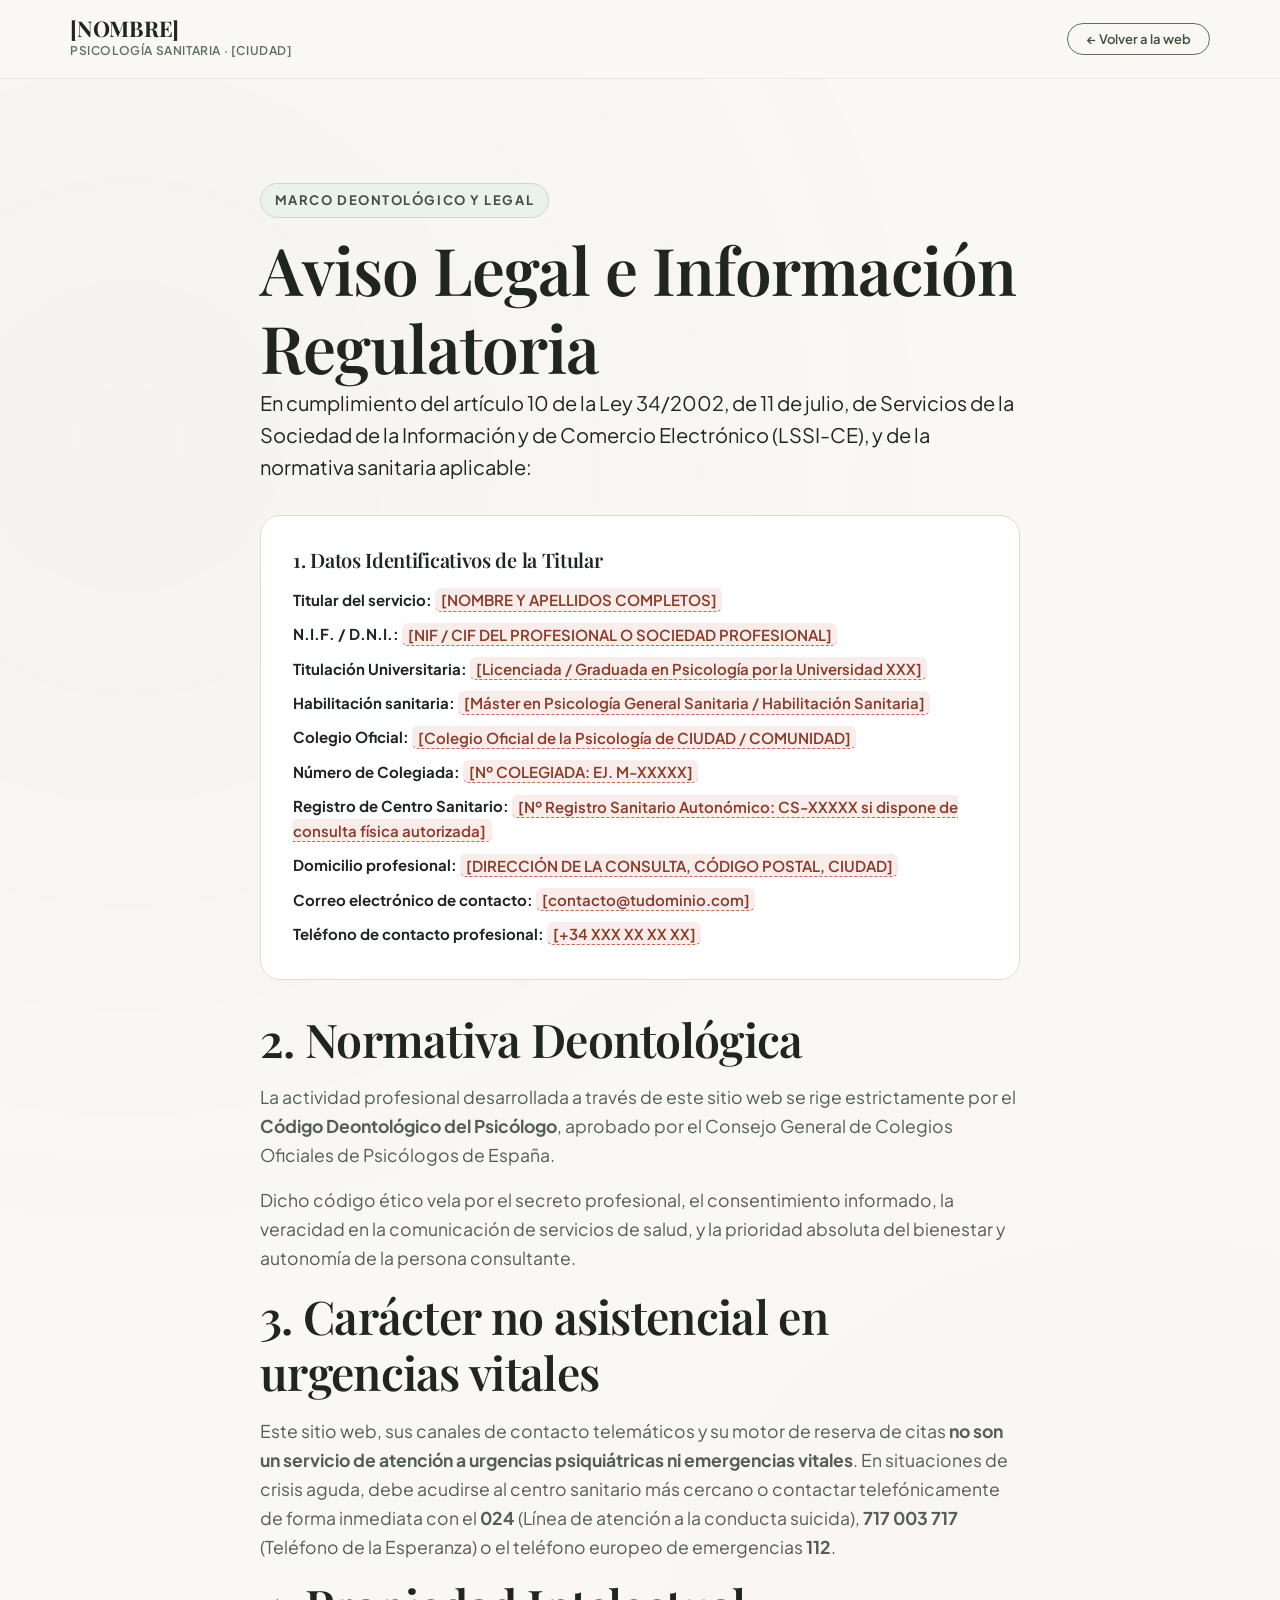
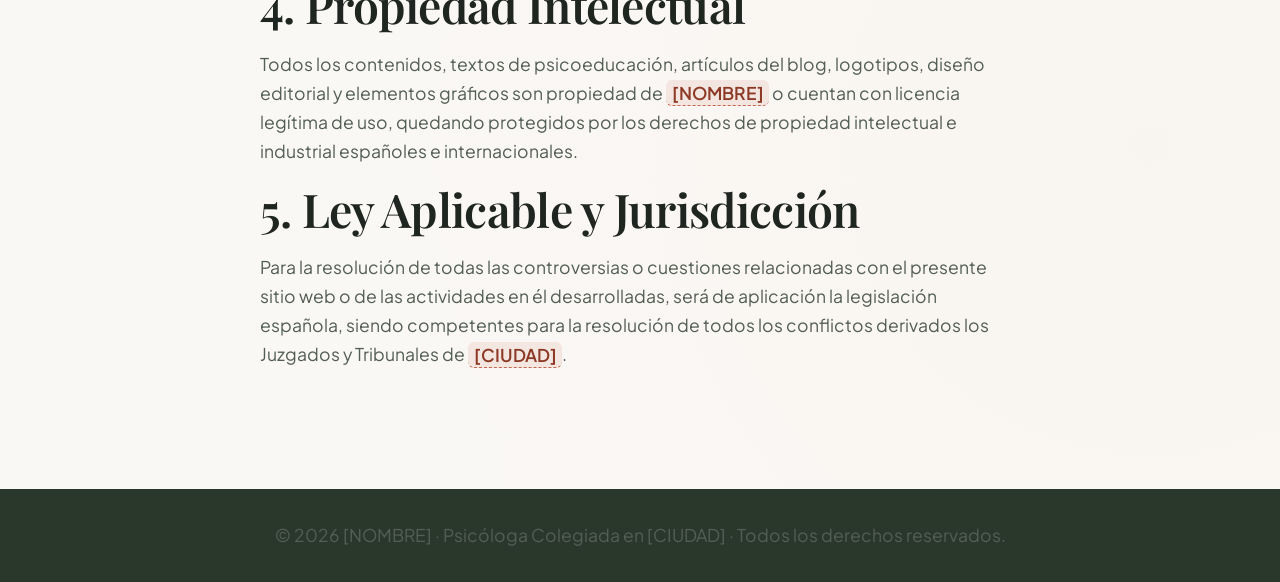
==== legal/aviso-legal.html @ 86ba2eea "Add files via upload" ====
<!DOCTYPE html>
<html lang="es">
<head>
  <meta charset="UTF-8">
  <meta name="viewport" content="width=device-width, initial-scale=1.0">
  <title>Aviso Legal y Deontología Sanitaria | [NOMBRE] Psicóloga en [CIUDAD]</title>
  <meta name="robots" content="noindex, follow">
  <link rel="preconnect" href="https://fonts.googleapis.com">
  <link rel="preconnect" href="https://fonts.gstatic.com" crossorigin>
  <link href="https://fonts.googleapis.com/css2?family=Playfair+Display:ital,wght@0,600;0,700;1,400&family=Plus+Jakarta+Sans:wght@400;500;600;700&display=swap" rel="stylesheet">
  <link rel="stylesheet" href="../css/main.css">
  <link rel="stylesheet" href="../css/components.css">
</head>
<body style="background-color: var(--color-bg-ivory);">
  <header class="site-header">
    <div class="container header-container">
      <a href="../index.html" class="site-brand">
        <span class="brand-name">[NOMBRE]</span>
        <span class="brand-title">Psicología Sanitaria · [CIUDAD]</span>
      </a>
      <a href="../index.html" class="btn btn-secondary btn-sm">← Volver a la web</a>
    </div>
  </header>

  <main class="section">
    <div class="container-narrow">
      <span class="section-tag">Marco Deontológico y Legal</span>
      <h1>Aviso Legal e Información Regulatoria</h1>
      <p class="lead">En cumplimiento del artículo 10 de la Ley 34/2002, de 11 de julio, de Servicios de la Sociedad de la Información y de Comercio Electrónico (LSSI-CE), y de la normativa sanitaria aplicable:</p>

      <div style="background: #FFFFFF; border: 1px solid var(--color-border); border-radius: var(--radius-lg); padding: 2rem; margin-block: 2rem;">
        <h3 style="font-size: 1.25rem; margin-bottom: 1rem;">1. Datos Identificativos de la Titular</h3>
        <ul style="list-style: none; display: flex; flex-direction: column; gap: 0.6rem; font-size: var(--text-sm);">
          <li><strong>Titular del servicio:</strong> <span class="editable-hint">[NOMBRE Y APELLIDOS COMPLETOS]</span></li>
          <li><strong>N.I.F. / D.N.I.:</strong> <span class="editable-hint">[NIF / CIF DEL PROFESIONAL O SOCIEDAD PROFESIONAL]</span></li>
          <li><strong>Titulación Universitaria:</strong> <span class="editable-hint">[Licenciada / Graduada en Psicología por la Universidad XXX]</span></li>
          <li><strong>Habilitación sanitaria:</strong> <span class="editable-hint">[Máster en Psicología General Sanitaria / Habilitación Sanitaria]</span></li>
          <li><strong>Colegio Oficial:</strong> <span class="editable-hint">[Colegio Oficial de la Psicología de CIUDAD / COMUNIDAD]</span></li>
          <li><strong>Número de Colegiada:</strong> <span class="editable-hint">[Nº COLEGIADA: EJ. M-XXXXX]</span></li>
          <li><strong>Registro de Centro Sanitario:</strong> <span class="editable-hint">[Nº Registro Sanitario Autonómico: CS-XXXXX si dispone de consulta física autorizada]</span></li>
          <li><strong>Domicilio profesional:</strong> <span class="editable-hint">[DIRECCIÓN DE LA CONSULTA, CÓDIGO POSTAL, CIUDAD]</span></li>
          <li><strong>Correo electrónico de contacto:</strong> <span class="editable-hint">[contacto@tudominio.com]</span></li>
          <li><strong>Teléfono de contacto profesional:</strong> <span class="editable-hint">[+34 XXX XX XX XX]</span></li>
        </ul>
      </div>

      <h2>2. Normativa Deontológica</h2>
      <p>La actividad profesional desarrollada a través de este sitio web se rige estrictamente por el <strong>Código Deontológico del Psicólogo</strong>, aprobado por el Consejo General de Colegios Oficiales de Psicólogos de España.</p>
      <p>Dicho código ético vela por el secreto profesional, el consentimiento informado, la veracidad en la comunicación de servicios de salud, y la prioridad absoluta del bienestar y autonomía de la persona consultante.</p>

      <h2>3. Carácter no asistencial en urgencias vitales</h2>
      <p>Este sitio web, sus canales de contacto telemáticos y su motor de reserva de citas <strong>no son un servicio de atención a urgencias psiquiátricas ni emergencias vitales</strong>. En situaciones de crisis aguda, debe acudirse al centro sanitario más cercano o contactar telefónicamente de forma inmediata con el <strong>024</strong> (Línea de atención a la conducta suicida), <strong>717 003 717</strong> (Teléfono de la Esperanza) o el teléfono europeo de emergencias <strong>112</strong>.</p>

      <h2>4. Propiedad Intelectual</h2>
      <p>Todos los contenidos, textos de psicoeducación, artículos del blog, logotipos, diseño editorial y elementos gráficos son propiedad de <span class="editable-hint">[NOMBRE]</span> o cuentan con licencia legítima de uso, quedando protegidos por los derechos de propiedad intelectual e industrial españoles e internacionales.</p>

      <h2>5. Ley Aplicable y Jurisdicción</h2>
      <p>Para la resolución de todas las controversias o cuestiones relacionadas con el presente sitio web o de las actividades en él desarrolladas, será de aplicación la legislación española, siendo competentes para la resolución de todos los conflictos derivados los Juzgados y Tribunales de <span class="editable-hint">[CIUDAD]</span>.</p>
    </div>
  </main>

  <footer class="site-footer" style="padding-block: 2rem;">
    <div class="container" style="text-align: center; font-size: var(--text-xs);">
      <p style="margin-bottom: 0;">© 2026 [NOMBRE] · Psicóloga Colegiada en [CIUDAD] · Todos los derechos reservados.</p>
    </div>
  </footer>
</body>
</html>
---- css/main.css ----
/* ==========================================================================
   CONSULTA DE PSICOLOGÍA - HOJA DE ESTILOS PRINCIPAL
   Dirección de arte: Calma orgánica, rigor sanitario, alta legibilidad
   ========================================================================== */

:root {
  /* Paleta cromática cálida y contrastada (WCAG AAA) */
  --color-bg-ivory: #FAF8F5;
  --color-bg-white: #FFFFFF;
  --color-bg-sand: #F2EFE9;
  --color-bg-sand-light: #F8F6F2;
  --color-bg-sand-dark: #E4DDD2;

  /* Verdes salvia botánicos (calma, naturaleza, anclaje terapéutico) */
  --color-sage: #5A725D;
  --color-sage-dark: #3E5141;
  --color-sage-deep: #2A382C;
  --color-sage-light: #EBF1EC;
  --color-sage-border: #CBD9CD;

  /* Terracota cálido (humanidad, vitalidad y llamada a la acción) */
  --color-terracotta: #C46851;
  --color-terracotta-hover: #AB543F;
  --color-terracotta-soft: #F9EFEB;
  --color-terracotta-border: #E8BFB5;

  /* Grafito y escala de texto */
  --color-text-main: #1F2521;
  --color-text-muted: #535E55;
  --color-text-subtle: #738075;
  --color-border: #E2DBD0;
  --color-border-subtle: #EDE7DD;

  /* Alertas sanitarias y urgencias */
  --color-alert-bg: #FDF4E7;
  --color-alert-border: #F3CE98;
  --color-alert-text: #784712;

  /* Tipografía */
  --font-serif: 'Playfair Display', Georgia, 'Times New Roman', serif;
  --font-sans: 'Plus Jakarta Sans', system-ui, -apple-system, BlinkMacSystemFont, 'Segoe UI', Roboto, sans-serif;

  /* Escala tipográfica fluida */
  --text-xs: clamp(0.75rem, 0.2vw + 0.7rem, 0.8125rem);
  --text-sm: clamp(0.875rem, 0.3vw + 0.8rem, 0.9375rem);
  --text-base: clamp(1rem, 0.35vw + 0.92rem, 1.1rem);
  --text-lg: clamp(1.125rem, 0.5vw + 1rem, 1.25rem);
  --text-xl: clamp(1.3rem, 0.8vw + 1.1rem, 1.55rem);
  --text-2xl: clamp(1.65rem, 1.4vw + 1.3rem, 2.1rem);
  --text-3xl: clamp(2.1rem, 2.2vw + 1.6rem, 2.9rem);
  --text-hero: clamp(2.5rem, 3.8vw + 1.6rem, 4.1rem);

  /* Espaciado */
  --space-2xs: 0.25rem;
  --space-xs: 0.5rem;
  --space-sm: 0.75rem;
  --space-md: 1rem;
  --space-lg: 1.5rem;
  --space-xl: 2rem;
  --space-2xl: 3rem;
  --space-3xl: 4.5rem;
  --space-4xl: 6.5rem;

  /* Bordes redondeados orgánicos */
  --radius-sm: 6px;
  --radius-md: 12px;
  --radius-lg: 20px;
  --radius-xl: 28px;
  --radius-pill: 9999px;

  /* Sombras sutiles */
  --shadow-sm: 0 2px 8px rgba(31, 37, 33, 0.04);
  --shadow-md: 0 12px 30px -6px rgba(31, 37, 33, 0.07);
  --shadow-lg: 0 24px 48px -12px rgba(31, 37, 33, 0.1);
  --shadow-glow: 0 0 0 4px var(--color-sage-light);

  /* Transiciones */
  --transition-fast: 0.2s cubic-bezier(0.16, 1, 0.3, 1);
  --transition-normal: 0.35s cubic-bezier(0.16, 1, 0.3, 1);
  --transition-slow: 0.6s cubic-bezier(0.16, 1, 0.3, 1);

  /* Ancho de contenedor */
  --container-max: 1220px;
  --container-narrow: 840px;
}

/* Reset moderno y caja universal */
*, *::before, *::after {
  box-sizing: border-box;
  margin: 0;
  padding: 0;
}

html {
  font-family: var(--font-sans);
  font-size: 16px;
  line-height: 1.65;
  color: var(--color-text-main);
  background-color: var(--color-bg-ivory);
  scroll-behavior: smooth;
  scroll-padding-top: 100px;
  -webkit-text-size-adjust: 100%;
}

body {
  min-height: 100vh;
  display: flex;
  flex-direction: column;
  overflow-x: hidden;
  position: relative;
  background-image: radial-gradient(circle at 10% 20%, rgba(94, 114, 97, 0.03) 0%, transparent 40%),
                    radial-gradient(circle at 90% 80%, rgba(196, 104, 81, 0.025) 0%, transparent 40%);
}

/* Accesibilidad: Foco visible de teclado */
:focus-visible {
  outline: 3px solid var(--color-terracotta);
  outline-offset: 3px;
}

/* Accesibilidad: Salto al contenido principal */
.skip-to-content {
  position: absolute;
  top: -100px;
  left: 1.5rem;
  background-color: var(--color-sage-dark);
  color: #FFFFFF;
  padding: 0.75rem 1.25rem;
  border-radius: var(--radius-sm);
  font-weight: 600;
  z-index: 10000;
  transition: top var(--transition-fast);
  text-decoration: none;
}
.skip-to-content:focus {
  top: 1rem;
}

/* Tipografía base */
h1, h2, h3, h4 {
  font-family: var(--font-serif);
  color: var(--color-text-main);
  line-height: 1.2;
  font-weight: 600;
  letter-spacing: -0.015em;
}

h1 { font-size: var(--text-hero); }
h2 { font-size: var(--text-3xl); margin-bottom: var(--space-md); }
h3 { font-size: var(--text-2xl); margin-bottom: var(--space-sm); }
h4 { font-size: var(--text-xl); }

p {
  color: var(--color-text-muted);
  font-size: var(--text-base);
  margin-bottom: var(--space-md);
  font-weight: 400;
}

p.lead {
  font-size: var(--text-lg);
  line-height: 1.6;
  color: var(--color-text-main);
}

a {
  color: var(--color-sage-dark);
  text-decoration-thickness: 1.5px;
  text-underline-offset: 3px;
  transition: color var(--transition-fast);
}
a:hover {
  color: var(--color-terracotta);
}

/* Contenedores de diseño */
.container {
  width: 100%;
  max-width: var(--container-max);
  margin-inline: auto;
  padding-inline: clamp(1.25rem, 4vw, 2.5rem);
}

.container-narrow {
  width: 100%;
  max-width: var(--container-narrow);
  margin-inline: auto;
  padding-inline: clamp(1.25rem, 4vw, 2.5rem);
}

.section {
  padding-block: var(--space-3xl);
  position: relative;
}

@media (min-width: 992px) {
  .section {
    padding-block: var(--space-4xl);
  }
}

.section-alt {
  background-color: var(--color-bg-sand);
}

.section-sage {
  background-color: var(--color-sage-light);
}

/* Encabezados de sección con estilo editorial */
.section-header {
  text-align: center;
  max-width: 720px;
  margin-inline: auto;
  margin-bottom: var(--space-2xl);
}

.section-tag {
  display: inline-flex;
  align-items: center;
  gap: 0.5rem;
  font-family: var(--font-sans);
  font-size: var(--text-xs);
  font-weight: 700;
  text-transform: uppercase;
  letter-spacing: 0.12em;
  color: var(--color-sage-dark);
  background-color: var(--color-sage-light);
  padding: 0.35rem 0.85rem;
  border-radius: var(--radius-pill);
  margin-bottom: var(--space-sm);
  border: 1px solid var(--color-sage-border);
}

.section-tag-terracotta {
  color: var(--color-terracotta);
  background-color: var(--color-terracotta-soft);
  border-color: var(--color-terracotta-border);
}

.section-subtitle {
  font-size: var(--text-lg);
  color: var(--color-text-muted);
}

/* Iconos SVG inline */
.icon {
  display: inline-block;
  width: 1.25rem;
  height: 1.25rem;
  stroke-width: 0;
  stroke: currentColor;
  fill: currentColor;
  vertical-align: middle;
  flex-shrink: 0;
}

/* Elementos de ayuda editables [NOMBRE], [CIUDAD], etc. */
.editable-hint {
  background-color: rgba(196, 104, 81, 0.12);
  color: #8C3925;
  padding: 0.1rem 0.35rem;
  border-radius: var(--radius-sm);
  font-family: inherit;
  font-weight: 600;
  border-bottom: 1.5px dashed var(--color-terracotta);
  cursor: help;
  position: relative;
}
.editable-hint:hover::after {
  content: "Dato configurable antes de publicar";
  position: absolute;
  bottom: 100%;
  left: 50%;
  transform: translateX(-50%);
  background-color: var(--color-sage-deep);
  color: #FFFFFF;
  font-size: 11px;
  font-weight: 500;
  padding: 4px 8px;
  border-radius: 4px;
  white-space: nowrap;
  pointer-events: none;
  z-index: 100;
  box-shadow: var(--shadow-sm);
}

/* Respeto de preferencias de movimiento reducido */
@media (prefers-reduced-motion: reduce) {
  *, *::before, *::after {
    animation-duration: 0.01ms !important;
    animation-iteration-count: 1 !important;
    transition-duration: 0.01ms !important;
    scroll-behavior: auto !important;
  }
}
---- css/components.css ----
/* ==========================================================================
   COMPONENTES DE INTERFAZ, NAVEGACIÓN, MULTIMEDIA Y MARKETING ÉTICO
   ========================================================================== */

/* Barra Superior: Aviso Sanitario y Recursos de Urgencia */
.emergency-topbar {
  background-color: var(--color-alert-bg);
  border-bottom: 1px solid var(--color-alert-border);
  color: var(--color-alert-text);
  font-size: var(--text-xs);
  padding: 0.5rem 1rem;
  line-height: 1.4;
  position: relative;
  z-index: 1010;
}

.emergency-topbar-inner {
  max-width: var(--container-max);
  margin-inline: auto;
  display: flex;
  align-items: center;
  justify-content: space-between;
  flex-wrap: wrap;
  gap: 0.75rem;
}

.emergency-content {
  display: flex;
  align-items: center;
  gap: 0.5rem;
}

.emergency-badges {
  display: flex;
  align-items: center;
  gap: 0.75rem;
  flex-wrap: wrap;
}

.emergency-pill {
  display: inline-flex;
  align-items: center;
  gap: 0.35rem;
  background-color: #FFFFFF;
  border: 1px solid var(--color-alert-border);
  border-radius: var(--radius-pill);
  padding: 0.2rem 0.65rem;
  font-weight: 700;
  color: #8A4810;
  text-decoration: none;
  font-size: 11.5px;
  transition: background-color var(--transition-fast);
}
.emergency-pill:hover {
  background-color: #FFF6E5;
  color: #6C3507;
}

/* Encabezado y Navegación Principal */
.site-header {
  position: sticky;
  top: 0;
  z-index: 1000;
  background-color: rgba(250, 248, 245, 0.92);
  backdrop-filter: blur(14px);
  -webkit-backdrop-filter: blur(14px);
  border-bottom: 1px solid rgba(226, 219, 208, 0.6);
  transition: all var(--transition-normal);
}

.header-container {
  display: flex;
  align-items: center;
  justify-content: space-between;
  height: 78px;
}

.site-brand {
  display: flex;
  flex-direction: column;
  text-decoration: none;
  color: var(--color-text-main);
}

.brand-name {
  font-family: var(--font-serif);
  font-size: 1.35rem;
  font-weight: 700;
  letter-spacing: -0.01em;
  color: var(--color-text-main);
  line-height: 1.1;
}

.brand-title {
  font-family: var(--font-sans);
  font-size: 0.75rem;
  font-weight: 600;
  color: var(--color-sage);
  letter-spacing: 0.05em;
  text-transform: uppercase;
}

.site-nav {
  display: flex;
  align-items: center;
  gap: 1.75rem;
}

.nav-link {
  font-family: var(--font-sans);
  font-size: var(--text-sm);
  font-weight: 500;
  color: var(--color-text-muted);
  text-decoration: none;
  position: relative;
  padding-block: 0.35rem;
}

.nav-link::after {
  content: '';
  position: absolute;
  bottom: 0;
  left: 0;
  width: 0%;
  height: 2px;
  background-color: var(--color-terracotta);
  transition: width var(--transition-fast);
  border-radius: 2px;
}

.nav-link:hover {
  color: var(--color-text-main);
}
.nav-link:hover::after,
.nav-link.active::after {
  width: 100%;
}

.header-actions {
  display: flex;
  align-items: center;
  gap: 1rem;
}

/* Botón Hamburguesa Móvil */
.mobile-nav-toggle {
  display: none;
  background: none;
  border: 1px solid var(--color-border);
  border-radius: var(--radius-sm);
  width: 44px;
  height: 44px;
  padding: 8px;
  cursor: pointer;
  color: var(--color-text-main);
}
.mobile-nav-toggle span {
  display: block;
  width: 22px;
  height: 2px;
  background-color: currentColor;
  margin: 5px auto;
  transition: all var(--transition-fast);
}

/* Botones */
.btn {
  display: inline-flex;
  align-items: center;
  justify-content: center;
  gap: 0.6rem;
  padding: 0.85rem 1.65rem;
  font-family: var(--font-sans);
  font-size: var(--text-sm);
  font-weight: 600;
  line-height: 1;
  text-decoration: none;
  border-radius: var(--radius-pill);
  border: 1.5px solid transparent;
  cursor: pointer;
  transition: all var(--transition-normal);
  white-space: nowrap;
}

.btn-primary {
  background-color: var(--color-terracotta);
  color: #FFFFFF;
  box-shadow: 0 4px 14px rgba(196, 104, 81, 0.28);
}
.btn-primary:hover {
  background-color: var(--color-terracotta-hover);
  color: #FFFFFF;
  transform: translateY(-2px);
  box-shadow: 0 6px 20px rgba(196, 104, 81, 0.35);
}

.btn-secondary {
  background-color: transparent;
  color: var(--color-sage-dark);
  border-color: var(--color-sage);
}
.btn-secondary:hover {
  background-color: var(--color-sage-light);
  color: var(--color-sage-deep);
  border-color: var(--color-sage-dark);
}

.btn-white {
  background-color: #FFFFFF;
  color: var(--color-text-main);
  border-color: var(--color-border);
  box-shadow: var(--shadow-sm);
}
.btn-white:hover {
  background-color: var(--color-bg-sand);
  border-color: var(--color-border-strong);
}

.btn-sm {
  padding: 0.55rem 1.15rem;
  font-size: var(--text-xs);
}

.btn-lg {
  padding: 1.05rem 2.1rem;
  font-size: var(--text-base);
}

/* SECCIÓN HERO */
.hero-section {
  padding-top: clamp(2rem, 5vw, 4.5rem);
  padding-bottom: clamp(3rem, 6vw, 5.5rem);
  position: relative;
}

.hero-grid {
  display: grid;
  grid-template-columns: 1fr;
  gap: var(--space-2xl);
  align-items: center;
}

@media (min-width: 992px) {
  .hero-grid {
    grid-template-columns: 1.15fr 0.85fr;
  }
}

.hero-badges-wrapper {
  display: flex;
  flex-wrap: wrap;
  gap: 0.6rem;
  margin-bottom: var(--space-md);
}

.hero-badge {
  display: inline-flex;
  align-items: center;
  gap: 0.45rem;
  background-color: var(--color-bg-white);
  border: 1px solid var(--color-border);
  padding: 0.35rem 0.85rem;
  border-radius: var(--radius-pill);
  font-size: var(--text-xs);
  font-weight: 600;
  color: var(--color-sage-dark);
  box-shadow: var(--shadow-sm);
}

.hero-title {
  margin-bottom: var(--space-lg);
  color: var(--color-text-main);
}

.hero-text {
  font-size: var(--text-lg);
  color: var(--color-text-muted);
  line-height: 1.65;
  margin-bottom: var(--space-xl);
}

.hero-ctas {
  display: flex;
  flex-wrap: wrap;
  gap: 1rem;
  align-items: center;
  margin-bottom: var(--space-xl);
}

.hero-reassurance {
  display: flex;
  align-items: center;
  gap: 0.6rem;
  font-size: var(--text-xs);
  color: var(--color-text-subtle);
}

/* Contenedor Multimedia Hero: Vídeo Ambiental con Pausa y Fallback */
.hero-media-card {
  position: relative;
  border-radius: var(--radius-xl);
  overflow: hidden;
  background-color: var(--color-bg-sand);
  border: 1px solid var(--color-border);
  box-shadow: var(--shadow-lg);
  aspect-ratio: 4 / 3.5;
  display: flex;
  align-items: center;
  justify-content: center;
}

.ambient-video-wrapper {
  position: absolute;
  inset: 0;
  width: 100%;
  height: 100%;
}

.ambient-video,
.ambient-fallback-img {
  width: 100%;
  height: 100%;
  object-fit: cover;
  display: block;
}

.ambient-video-overlay {
  position: absolute;
  inset: 0;
  background: linear-gradient(180deg, rgba(35, 41, 36, 0.05) 0%, rgba(35, 41, 36, 0.25) 100%);
  pointer-events: none;
}

.ambient-controls {
  position: absolute;
  bottom: 1.25rem;
  left: 1.25rem;
  right: 1.25rem;
  display: flex;
  align-items: center;
  justify-content: space-between;
  z-index: 10;
  gap: 0.5rem;
}

.ambient-toggle-btn {
  display: inline-flex;
  align-items: center;
  gap: 0.4rem;
  background-color: rgba(255, 255, 255, 0.9);
  backdrop-filter: blur(8px);
  border: 1px solid rgba(255, 255, 255, 0.8);
  color: var(--color-text-main);
  padding: 0.4rem 0.85rem;
  border-radius: var(--radius-pill);
  font-size: 11.5px;
  font-weight: 600;
  cursor: pointer;
  transition: all var(--transition-fast);
  box-shadow: 0 4px 12px rgba(0,0,0,0.1);
}
.ambient-toggle-btn:hover {
  background-color: #FFFFFF;
}

.ambient-caption-tag {
  font-size: 11px;
  font-weight: 600;
  color: #FFFFFF;
  background-color: rgba(35, 41, 36, 0.65);
  backdrop-filter: blur(8px);
  padding: 0.35rem 0.75rem;
  border-radius: var(--radius-pill);
}

/* FRASE INSPIRADORA DESTACADA */
.quote-banner {
  padding-block: var(--space-2xl);
  text-align: center;
}

.quote-box {
  background-color: var(--color-bg-sand-light);
  border: 1px solid var(--color-border);
  border-left: 4px solid var(--color-sage);
  border-radius: var(--radius-lg);
  padding: clamp(1.75rem, 3.5vw, 2.75rem);
  position: relative;
  max-width: 820px;
  margin-inline: auto;
}

.quote-box p {
  font-family: var(--font-serif);
  font-size: clamp(1.3rem, 2.2vw, 1.85rem);
  font-style: italic;
  color: var(--color-sage-deep);
  line-height: 1.4;
  margin-bottom: 0;
}

/* SECCIÓN: QUIZÁ TE RECONOCES EN ESTO */
.recognize-grid {
  display: grid;
  grid-template-columns: repeat(auto-fit, minmax(280px, 1fr));
  gap: var(--space-lg);
  margin-bottom: var(--space-xl);
}

.recognize-card {
  background-color: var(--color-bg-white);
  border: 1px solid var(--color-border);
  border-radius: var(--radius-lg);
  padding: var(--space-xl);
  box-shadow: var(--shadow-sm);
  transition: transform var(--transition-normal), box-shadow var(--transition-normal);
  display: flex;
  flex-direction: column;
}
.recognize-card:hover {
  transform: translateY(-4px);
  box-shadow: var(--shadow-md);
  border-color: var(--color-sage-border);
}

.card-icon-wrapper {
  width: 48px;
  height: 48px;
  border-radius: var(--radius-md);
  background-color: var(--color-sage-light);
  color: var(--color-sage-dark);
  display: flex;
  align-items: center;
  justify-content: center;
  margin-bottom: var(--space-md);
}

.card-icon-terracotta {
  background-color: var(--color-terracotta-soft);
  color: var(--color-terracotta);
}

.recognize-card h3 {
  font-size: var(--text-xl);
  margin-bottom: var(--space-xs);
}

.non-diagnostic-notice {
  background-color: var(--color-bg-sand-light);
  border: 1px dashed var(--color-border);
  border-radius: var(--radius-md);
  padding: var(--space-md) var(--space-lg);
  display: flex;
  align-items: center;
  gap: 1rem;
  max-width: 800px;
  margin-inline: auto;
}
.non-diagnostic-notice p {
  margin-bottom: 0;
  font-size: var(--text-sm);
  color: var(--color-text-muted);
}

/* SECCIÓN: CÓMO PUEDO ACOMPAÑARTE (ESPECIALIDADES) */
.specialties-grid {
  display: grid;
  grid-template-columns: 1fr;
  gap: var(--space-xl);
}

@media (min-width: 768px) {
  .specialties-grid {
    grid-template-columns: repeat(2, 1fr);
  }
}

.specialty-card {
  background-color: var(--color-bg-white);
  border: 1px solid var(--color-border);
  border-radius: var(--radius-xl);
  padding: clamp(1.5rem, 3vw, 2.25rem);
  box-shadow: var(--shadow-sm);
  transition: all var(--transition-normal);
  display: flex;
  flex-direction: column;
  position: relative;
}
.specialty-card:hover {
  border-color: var(--color-sage);
  box-shadow: var(--shadow-md);
}

.specialty-number {
  font-family: var(--font-serif);
  font-size: 1.25rem;
  font-weight: 700;
  color: var(--color-terracotta);
  margin-bottom: var(--space-xs);
}

.specialty-points {
  list-style: none;
  margin-top: var(--space-md);
  margin-bottom: var(--space-lg);
  display: flex;
  flex-direction: column;
  gap: 0.75rem;
}

.specialty-point {
  display: flex;
  align-items: flex-start;
  gap: 0.6rem;
  font-size: var(--text-sm);
  color: var(--color-text-muted);
}
.specialty-point strong {
  color: var(--color-text-main);
  font-weight: 600;
}
.specialty-point .icon {
  margin-top: 0.2rem;
  color: var(--color-sage);
}

/* SECCIÓN: SOBRE MÍ */
.about-grid {
  display: grid;
  grid-template-columns: 1fr;
  gap: var(--space-2xl);
  align-items: center;
}

@media (min-width: 992px) {
  .about-grid {
    grid-template-columns: 0.85fr 1.15fr;
  }
}

.about-photo-card {
  position: relative;
  border-radius: var(--radius-xl);
  overflow: hidden;
  box-shadow: var(--shadow-md);
  background-color: var(--color-bg-white);
  border: 1px solid var(--color-border);
}

.about-photo {
  width: 100%;
  aspect-ratio: 4 / 5;
  object-fit: cover;
  display: block;
}

.about-video-trigger {
  margin-top: var(--space-md);
  background-color: var(--color-bg-sand-light);
  border: 1px solid var(--color-border);
  border-radius: var(--radius-md);
  padding: 0.85rem 1.25rem;
  display: flex;
  align-items: center;
  justify-content: space-between;
  gap: 1rem;
}

.about-credentials {
  display: grid;
  grid-template-columns: repeat(auto-fit, minmax(200px, 1fr));
  gap: var(--space-md);
  margin-block: var(--space-lg);
}

.credential-item {
  background-color: var(--color-bg-white);
  border: 1px solid var(--color-border);
  border-radius: var(--radius-md);
  padding: 1rem 1.25rem;
}
.credential-item h4 {
  font-size: var(--text-base);
  margin-bottom: 0.2rem;
  font-family: var(--font-sans);
  color: var(--color-sage-dark);
}
.credential-item p {
  margin-bottom: 0;
  font-size: var(--text-xs);
  color: var(--color-text-muted);
}

/* SECCIÓN: CÓMO TRABAJAREMOS */
.process-steps {
  display: grid;
  grid-template-columns: 1fr;
  gap: var(--space-lg);
  margin-top: var(--space-xl);
}

@media (min-width: 768px) {
  .process-steps {
    grid-template-columns: repeat(4, 1fr);
  }
}

.process-card {
  background-color: var(--color-bg-white);
  border: 1px solid var(--color-border);
  border-radius: var(--radius-lg);
  padding: var(--space-xl);
  position: relative;
  display: flex;
  flex-direction: column;
}

.step-badge {
  display: inline-flex;
  align-items: center;
  justify-content: center;
  width: 36px;
  height: 36px;
  border-radius: 50%;
  background-color: var(--color-sage-light);
  color: var(--color-sage-dark);
  font-weight: 700;
  font-size: var(--text-sm);
  margin-bottom: var(--space-md);
}

.process-card h3 {
  font-size: var(--text-lg);
  margin-bottom: var(--space-xs);
}

/* SECCIÓN: TU PRIMERA SESIÓN */
.first-session-grid {
  display: grid;
  grid-template-columns: 1fr;
  gap: var(--space-lg);
}

@media (min-width: 992px) {
  .first-session-grid {
    grid-template-columns: repeat(3, 1fr);
  }
}

.session-faq-card {
  background-color: var(--color-bg-white);
  border: 1px solid var(--color-border);
  border-radius: var(--radius-lg);
  padding: var(--space-xl);
  box-shadow: var(--shadow-sm);
}
.session-faq-card h3 {
  font-size: var(--text-xl);
  color: var(--color-text-main);
  display: flex;
  align-items: center;
  gap: 0.6rem;
  margin-bottom: var(--space-sm);
}

/* SECCIÓN: MODALIDADES Y TARIFAS */
.pricing-grid {
  display: grid;
  grid-template-columns: 1fr;
  gap: var(--space-xl);
  margin-top: var(--space-xl);
}

@media (min-width: 768px) {
  .pricing-grid {
    grid-template-columns: repeat(2, 1fr);
  }
}

.pricing-card {
  background-color: var(--color-bg-white);
  border: 1.5px solid var(--color-border);
  border-radius: var(--radius-xl);
  padding: clamp(1.75rem, 3vw, 2.5rem);
  box-shadow: var(--shadow-sm);
  display: flex;
  flex-direction: column;
  position: relative;
}

.pricing-card.featured {
  border-color: var(--color-sage);
  background-color: var(--color-bg-white);
}

.pricing-badge {
  align-self: flex-start;
  font-size: var(--text-xs);
  font-weight: 700;
  text-transform: uppercase;
  letter-spacing: 0.1em;
  padding: 0.35rem 0.85rem;
  border-radius: var(--radius-pill);
  background-color: var(--color-sage-light);
  color: var(--color-sage-dark);
  margin-bottom: var(--space-md);
}

.pricing-price {
  display: flex;
  align-items: baseline;
  gap: 0.35rem;
  margin-bottom: var(--space-sm);
}

.price-amount {
  font-family: var(--font-serif);
  font-size: var(--text-3xl);
  font-weight: 700;
  color: var(--color-text-main);
}

.price-unit {
  font-size: var(--text-sm);
  color: var(--color-text-muted);
}

.pricing-features {
  list-style: none;
  margin-block: var(--space-lg);
  display: flex;
  flex-direction: column;
  gap: 0.85rem;
}

.pricing-features li {
  display: flex;
  align-items: flex-start;
  gap: 0.65rem;
  font-size: var(--text-sm);
  color: var(--color-text-muted);
}

.pricing-features li .icon {
  margin-top: 0.15rem;
  color: var(--color-sage);
}

/* ACORDEÓN DE PREGUNTAS FRECUENTES (FAQ) */
.faq-list {
  max-width: 860px;
  margin-inline: auto;
  display: flex;
  flex-direction: column;
  gap: 1rem;
}

.faq-item {
  background-color: var(--color-bg-white);
  border: 1px solid var(--color-border);
  border-radius: var(--radius-md);
  overflow: hidden;
  transition: border-color var(--transition-fast);
}
.faq-item:hover {
  border-color: var(--color-sage-border);
}

.faq-question {
  width: 100%;
  text-align: left;
  background: none;
  border: none;
  padding: 1.25rem 1.5rem;
  font-family: var(--font-serif);
  font-size: var(--text-lg);
  font-weight: 600;
  color: var(--color-text-main);
  cursor: pointer;
  display: flex;
  align-items: center;
  justify-content: space-between;
  gap: 1rem;
}

.faq-toggle-icon {
  width: 20px;
  height: 20px;
  color: var(--color-sage);
  transition: transform var(--transition-fast);
  flex-shrink: 0;
}

.faq-item.open .faq-toggle-icon {
  transform: rotate(180deg);
}

.faq-answer {
  max-height: 0;
  overflow: hidden;
  transition: max-height var(--transition-normal);
  padding-inline: 1.5rem;
}

.faq-item.open .faq-answer {
  max-height: 500px;
  padding-bottom: 1.5rem;
}

.faq-answer p {
  margin-bottom: 0.75rem;
  font-size: var(--text-base);
  color: var(--color-text-muted);
}
.faq-answer p:last-child {
  margin-bottom: 0;
}

/* SECCIÓN: RECURSOS Y DIVULGACIÓN */
.articles-grid {
  display: grid;
  grid-template-columns: repeat(auto-fit, minmax(300px, 1fr));
  gap: var(--space-xl);
}

.article-card {
  background-color: var(--color-bg-white);
  border: 1px solid var(--color-border);
  border-radius: var(--radius-lg);
  padding: var(--space-xl);
  box-shadow: var(--shadow-sm);
  display: flex;
  flex-direction: column;
}

.article-meta {
  font-size: var(--text-xs);
  color: var(--color-sage-dark);
  font-weight: 700;
  text-transform: uppercase;
  letter-spacing: 0.08em;
  margin-bottom: var(--space-xs);
}

.article-card h3 {
  font-size: var(--text-xl);
  margin-bottom: var(--space-sm);
}

/* PIE DE PÁGINA (FOOTER) */
.site-footer {
  background-color: var(--color-sage-deep);
  color: #D2DAD3;
  padding-top: var(--space-3xl);
  padding-bottom: var(--space-2xl);
  margin-top: auto;
}

.footer-grid {
  display: grid;
  grid-template-columns: 1fr;
  gap: var(--space-2xl);
  margin-bottom: var(--space-2xl);
}

@media (min-width: 768px) {
  .footer-grid {
    grid-template-columns: 1.5fr 1fr 1fr;
  }
}

.footer-brand h3 {
  color: #FFFFFF;
  font-size: var(--text-xl);
  margin-bottom: var(--space-xs);
}

.footer-brand p {
  color: #A9B8AB;
  font-size: var(--text-sm);
  margin-bottom: var(--space-md);
}

.footer-col h4 {
  color: #FFFFFF;
  font-family: var(--font-sans);
  font-size: var(--text-sm);
  font-weight: 700;
  text-transform: uppercase;
  letter-spacing: 0.1em;
  margin-bottom: var(--space-md);
}

.footer-links {
  list-style: none;
  display: flex;
  flex-direction: column;
  gap: 0.65rem;
}

.footer-links a {
  color: #C0CDC2;
  text-decoration: none;
  font-size: var(--text-sm);
  transition: color var(--transition-fast);
}
.footer-links a:hover {
  color: #FFFFFF;
}

.footer-bottom {
  padding-top: var(--space-xl);
  border-top: 1px solid rgba(255, 255, 255, 0.1);
  display: flex;
  flex-direction: column;
  align-items: center;
  justify-content: space-between;
  gap: 1rem;
  font-size: var(--text-xs);
  color: #8C9C8F;
}

@media (min-width: 768px) {
  .footer-bottom {
    flex-direction: row;
  }
}

.footer-legal-links {
  display: flex;
  gap: 1.25rem;
  flex-wrap: wrap;
}
.footer-legal-links a {
  color: #A9B8AB;
  text-decoration: none;
}
.footer-legal-links a:hover {
  color: #FFFFFF;
}

/* BARRA FLOTANTE MÓVIL (BOTTOM PILL BAR) */
.mobile-sticky-bar {
  display: none;
  position: fixed;
  bottom: 1rem;
  left: 1rem;
  right: 1rem;
  z-index: 990;
  background-color: rgba(255, 255, 255, 0.96);
  backdrop-filter: blur(12px);
  border: 1px solid var(--color-border);
  box-shadow: 0 8px 32px rgba(35, 41, 36, 0.15);
  border-radius: var(--radius-pill);
  padding: 0.5rem 0.75rem;
  align-items: center;
  justify-content: space-between;
  gap: 0.5rem;
}

@media (max-width: 767px) {
  .mobile-sticky-bar {
    display: flex;
  }
  body {
    padding-bottom: 75px; /* Espacio para que la barra no tape el pie */
  }
}

.mobile-sticky-bar .btn {
  flex: 1;
}

/* BANNER DE CONSENTIMIENTO DE COOKIES ÉTICO */
.cookie-banner {
  position: fixed;
  bottom: 1.5rem;
  left: 1.5rem;
  right: 1.5rem;
  max-width: 520px;
  background-color: var(--color-bg-white);
  border: 1px solid var(--color-border);
  border-radius: var(--radius-lg);
  box-shadow: var(--shadow-lg);
  padding: 1.5rem;
  z-index: 10001;
  display: none;
  animation: slideUp 0.3s ease-out;
}

@keyframes slideUp {
  from { transform: translateY(20px); opacity: 0; }
  to { transform: translateY(0); opacity: 1; }
}

.cookie-banner h4 {
  font-size: var(--text-base);
  margin-bottom: 0.4rem;
  display: flex;
  align-items: center;
  gap: 0.5rem;
}

.cookie-banner p {
  font-size: var(--text-xs);
  color: var(--color-text-muted);
  margin-bottom: 1rem;
}

.cookie-banner-actions {
  display: flex;
  gap: 0.5rem;
  flex-wrap: wrap;
}

/* MODAL DE VÍDEO DE PRESENTACIÓN Y ACCESIBILIDAD */
.modal-overlay {
  position: fixed;
  inset: 0;
  background-color: rgba(31, 37, 33, 0.75);
  backdrop-filter: blur(6px);
  z-index: 10002;
  display: none;
  align-items: center;
  justify-content: center;
  padding: 1.5rem;
}

.modal-overlay.active {
  display: flex;
}

.modal-content {
  background-color: var(--color-bg-white);
  border-radius: var(--radius-xl);
  max-width: 720px;
  width: 100%;
  max-height: 90vh;
  overflow-y: auto;
  position: relative;
  box-shadow: var(--shadow-lg);
  border: 1px solid var(--color-border);
  padding: clamp(1.5rem, 3vw, 2.5rem);
}

.modal-close-btn {
  position: absolute;
  top: 1rem;
  right: 1rem;
  background: none;
  border: none;
  cursor: pointer;
  color: var(--color-text-muted);
  width: 36px;
  height: 36px;
  display: flex;
  align-items: center;
  justify-content: center;
  border-radius: 50%;
  transition: background-color var(--transition-fast);
}
.modal-close-btn:hover {
  background-color: var(--color-bg-sand);
  color: var(--color-text-main);
}
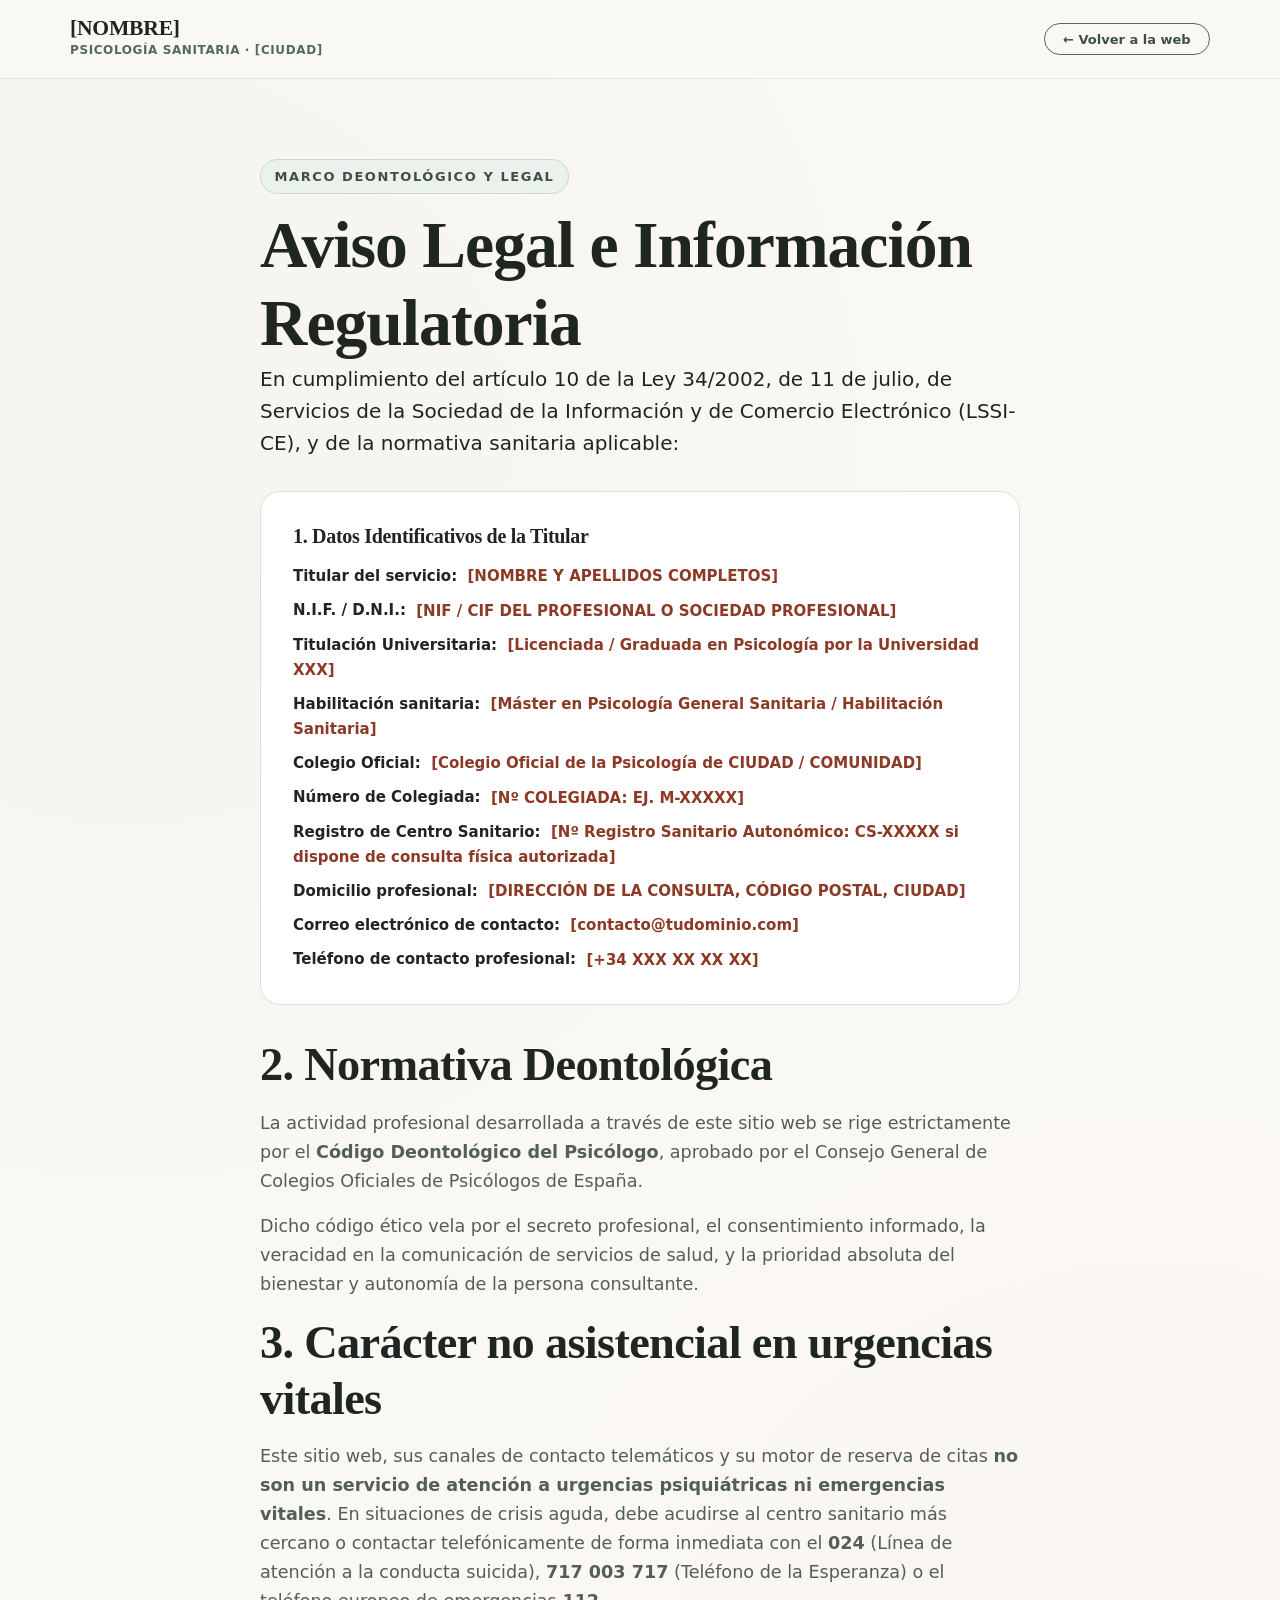
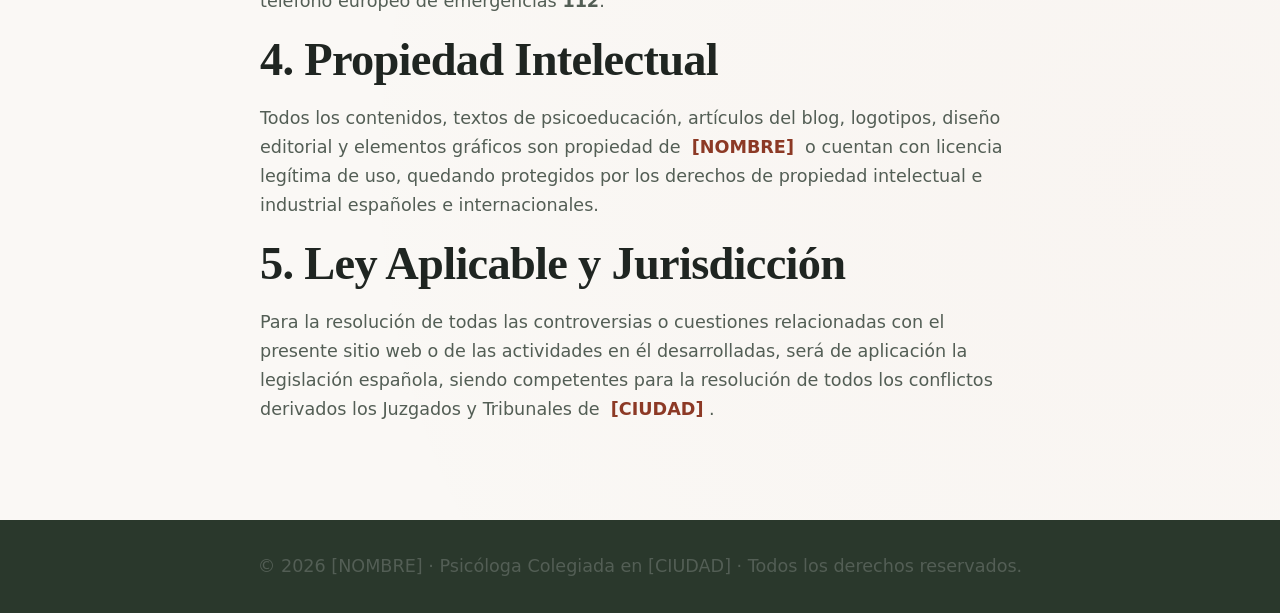
==== commit ec2a1e9d: "Add files via upload" ====
--- a/legal/aviso-legal.html
+++ b/legal/aviso-legal.html
@@ -1,68 +1,62 @@
 <!DOCTYPE html>
+
 <html lang="es">
 <head>
-  <meta charset="UTF-8">
-  <meta name="viewport" content="width=device-width, initial-scale=1.0">
-  <title>Aviso Legal y Deontología Sanitaria | [NOMBRE] Psicóloga en [CIUDAD]</title>
-  <meta name="robots" content="noindex, follow">
-  <link rel="preconnect" href="https://fonts.googleapis.com">
-  <link rel="preconnect" href="https://fonts.gstatic.com" crossorigin>
-  <link href="https://fonts.googleapis.com/css2?family=Playfair+Display:ital,wght@0,600;0,700;1,400&family=Plus+Jakarta+Sans:wght@400;500;600;700&display=swap" rel="stylesheet">
-  <link rel="stylesheet" href="../css/main.css">
-  <link rel="stylesheet" href="../css/components.css">
-</head>
-<body style="background-color: var(--color-bg-ivory);">
-  <header class="site-header">
-    <div class="container header-container">
-      <a href="../index.html" class="site-brand">
-        <span class="brand-name">[NOMBRE]</span>
-        <span class="brand-title">Psicología Sanitaria · [CIUDAD]</span>
-      </a>
-      <a href="../index.html" class="btn btn-secondary btn-sm">← Volver a la web</a>
-    </div>
-  </header>
+<meta charset="utf-8"/>
+<meta content="width=device-width, initial-scale=1.0" name="viewport"/>
+<title>Aviso Legal y Deontología Sanitaria | [NOMBRE] Psicóloga en [CIUDAD]</title>
+<meta content="noindex, follow" name="robots"/>
 
-  <main class="section">
-    <div class="container-narrow">
-      <span class="section-tag">Marco Deontológico y Legal</span>
-      <h1>Aviso Legal e Información Regulatoria</h1>
-      <p class="lead">En cumplimiento del artículo 10 de la Ley 34/2002, de 11 de julio, de Servicios de la Sociedad de la Información y de Comercio Electrónico (LSSI-CE), y de la normativa sanitaria aplicable:</p>
 
-      <div style="background: #FFFFFF; border: 1px solid var(--color-border); border-radius: var(--radius-lg); padding: 2rem; margin-block: 2rem;">
-        <h3 style="font-size: 1.25rem; margin-bottom: 1rem;">1. Datos Identificativos de la Titular</h3>
-        <ul style="list-style: none; display: flex; flex-direction: column; gap: 0.6rem; font-size: var(--text-sm);">
-          <li><strong>Titular del servicio:</strong> <span class="editable-hint">[NOMBRE Y APELLIDOS COMPLETOS]</span></li>
-          <li><strong>N.I.F. / D.N.I.:</strong> <span class="editable-hint">[NIF / CIF DEL PROFESIONAL O SOCIEDAD PROFESIONAL]</span></li>
-          <li><strong>Titulación Universitaria:</strong> <span class="editable-hint">[Licenciada / Graduada en Psicología por la Universidad XXX]</span></li>
-          <li><strong>Habilitación sanitaria:</strong> <span class="editable-hint">[Máster en Psicología General Sanitaria / Habilitación Sanitaria]</span></li>
-          <li><strong>Colegio Oficial:</strong> <span class="editable-hint">[Colegio Oficial de la Psicología de CIUDAD / COMUNIDAD]</span></li>
-          <li><strong>Número de Colegiada:</strong> <span class="editable-hint">[Nº COLEGIADA: EJ. M-XXXXX]</span></li>
-          <li><strong>Registro de Centro Sanitario:</strong> <span class="editable-hint">[Nº Registro Sanitario Autonómico: CS-XXXXX si dispone de consulta física autorizada]</span></li>
-          <li><strong>Domicilio profesional:</strong> <span class="editable-hint">[DIRECCIÓN DE LA CONSULTA, CÓDIGO POSTAL, CIUDAD]</span></li>
-          <li><strong>Correo electrónico de contacto:</strong> <span class="editable-hint">[contacto@tudominio.com]</span></li>
-          <li><strong>Teléfono de contacto profesional:</strong> <span class="editable-hint">[+34 XXX XX XX XX]</span></li>
-        </ul>
-      </div>
 
-      <h2>2. Normativa Deontológica</h2>
-      <p>La actividad profesional desarrollada a través de este sitio web se rige estrictamente por el <strong>Código Deontológico del Psicólogo</strong>, aprobado por el Consejo General de Colegios Oficiales de Psicólogos de España.</p>
-      <p>Dicho código ético vela por el secreto profesional, el consentimiento informado, la veracidad en la comunicación de servicios de salud, y la prioridad absoluta del bienestar y autonomía de la persona consultante.</p>
-
-      <h2>3. Carácter no asistencial en urgencias vitales</h2>
-      <p>Este sitio web, sus canales de contacto telemáticos y su motor de reserva de citas <strong>no son un servicio de atención a urgencias psiquiátricas ni emergencias vitales</strong>. En situaciones de crisis aguda, debe acudirse al centro sanitario más cercano o contactar telefónicamente de forma inmediata con el <strong>024</strong> (Línea de atención a la conducta suicida), <strong>717 003 717</strong> (Teléfono de la Esperanza) o el teléfono europeo de emergencias <strong>112</strong>.</p>
-
-      <h2>4. Propiedad Intelectual</h2>
-      <p>Todos los contenidos, textos de psicoeducación, artículos del blog, logotipos, diseño editorial y elementos gráficos son propiedad de <span class="editable-hint">[NOMBRE]</span> o cuentan con licencia legítima de uso, quedando protegidos por los derechos de propiedad intelectual e industrial españoles e internacionales.</p>
-
-      <h2>5. Ley Aplicable y Jurisdicción</h2>
-      <p>Para la resolución de todas las controversias o cuestiones relacionadas con el presente sitio web o de las actividades en él desarrolladas, será de aplicación la legislación española, siendo competentes para la resolución de todos los conflictos derivados los Juzgados y Tribunales de <span class="editable-hint">[CIUDAD]</span>.</p>
-    </div>
-  </main>
-
-  <footer class="site-footer" style="padding-block: 2rem;">
-    <div class="container" style="text-align: center; font-size: var(--text-xs);">
-      <p style="margin-bottom: 0;">© 2026 [NOMBRE] · Psicóloga Colegiada en [CIUDAD] · Todos los derechos reservados.</p>
-    </div>
-  </footer>
-</body>
+<link href="../css/main.css" rel="stylesheet"/>
+<link href="../css/components.css" rel="stylesheet"/>
+<link href="../css/refinements.css" rel="stylesheet"/></head>
+<body data-page="legal/aviso-legal.html" style="background-color: var(--color-bg-ivory);">
+<header class="site-header">
+<div class="container header-container">
+<a class="site-brand" data-link="l0" href="../index.html">
+<span class="brand-name"><span data-text="t4">[NOMBRE]</span></span>
+<span class="brand-title"><span data-text="t6">Psicología Sanitaria · [CIUDAD]</span></span>
+</a>
+<a class="btn btn-secondary btn-sm" data-link="l1" href="../index.html"><span data-text="t9">← Volver a la web</span></a>
+</div>
+</header>
+<main class="section">
+<div class="container-narrow">
+<span class="section-tag"><span data-text="t15">Marco Deontológico y Legal</span></span>
+<h1><span data-text="t17">Aviso Legal e Información Regulatoria</span></h1>
+<p class="lead"><span data-text="t19">En cumplimiento del artículo 10 de la Ley 34/2002, de 11 de julio, de Servicios de la Sociedad de la Información y de Comercio Electrónico (LSSI-CE), y de la normativa sanitaria aplicable:</span></p>
+<div style="background: #FFFFFF; border: 1px solid var(--color-border); border-radius: var(--radius-lg); padding: 2rem; margin-block: 2rem;">
+<h3 style="font-size: 1.25rem; margin-bottom: 1rem;"><span data-text="t22">1. Datos Identificativos de la Titular</span></h3>
+<ul style="list-style: none; display: flex; flex-direction: column; gap: 0.6rem; font-size: var(--text-sm);">
+<li><strong><span data-text="t25">Titular del servicio:</span></strong> <span class="editable-hint"><span data-text="t27">[NOMBRE Y APELLIDOS COMPLETOS]</span></span></li>
+<li><strong><span data-text="t29">N.I.F. / D.N.I.:</span></strong> <span class="editable-hint"><span data-text="t31">[NIF / CIF DEL PROFESIONAL O SOCIEDAD PROFESIONAL]</span></span></li>
+<li><strong><span data-text="t33">Titulación Universitaria:</span></strong> <span class="editable-hint"><span data-text="t35">[Licenciada / Graduada en Psicología por la Universidad XXX]</span></span></li>
+<li><strong><span data-text="t37">Habilitación sanitaria:</span></strong> <span class="editable-hint"><span data-text="t39">[Máster en Psicología General Sanitaria / Habilitación Sanitaria]</span></span></li>
+<li><strong><span data-text="t41">Colegio Oficial:</span></strong> <span class="editable-hint"><span data-text="t43">[Colegio Oficial de la Psicología de CIUDAD / COMUNIDAD]</span></span></li>
+<li><strong><span data-text="t45">Número de Colegiada:</span></strong> <span class="editable-hint"><span data-text="t47">[Nº COLEGIADA: EJ. M-XXXXX]</span></span></li>
+<li><strong><span data-text="t49">Registro de Centro Sanitario:</span></strong> <span class="editable-hint"><span data-text="t51">[Nº Registro Sanitario Autonómico: CS-XXXXX si dispone de consulta física autorizada]</span></span></li>
+<li><strong><span data-text="t53">Domicilio profesional:</span></strong> <span class="editable-hint"><span data-text="t55">[DIRECCIÓN DE LA CONSULTA, CÓDIGO POSTAL, CIUDAD]</span></span></li>
+<li><strong><span data-text="t57">Correo electrónico de contacto:</span></strong> <span class="editable-hint"><span data-text="t59">[contacto@tudominio.com]</span></span></li>
+<li><strong><span data-text="t61">Teléfono de contacto profesional:</span></strong> <span class="editable-hint"><span data-text="t63">[+34 XXX XX XX XX]</span></span></li>
+</ul>
+</div>
+<h2><span data-text="t67">2. Normativa Deontológica</span></h2>
+<p><span data-text="t69">La actividad profesional desarrollada a través de este sitio web se rige estrictamente por el </span><strong><span data-text="t70">Código Deontológico del Psicólogo</span></strong><span data-text="t71">, aprobado por el Consejo General de Colegios Oficiales de Psicólogos de España.</span></p>
+<p><span data-text="t73">Dicho código ético vela por el secreto profesional, el consentimiento informado, la veracidad en la comunicación de servicios de salud, y la prioridad absoluta del bienestar y autonomía de la persona consultante.</span></p>
+<h2><span data-text="t75">3. Carácter no asistencial en urgencias vitales</span></h2>
+<p><span data-text="t77">Este sitio web, sus canales de contacto telemáticos y su motor de reserva de citas </span><strong><span data-text="t78">no son un servicio de atención a urgencias psiquiátricas ni emergencias vitales</span></strong><span data-text="t79">. En situaciones de crisis aguda, debe acudirse al centro sanitario más cercano o contactar telefónicamente de forma inmediata con el </span><strong><span data-text="t80">024</span></strong><span data-text="t81"> (Línea de atención a la conducta suicida), </span><strong><span data-text="t82">717 003 717</span></strong><span data-text="t83"> (Teléfono de la Esperanza) o el teléfono europeo de emergencias </span><strong><span data-text="t84">112</span></strong><span data-text="t85">.</span></p>
+<h2><span data-text="t87">4. Propiedad Intelectual</span></h2>
+<p><span data-text="t89">Todos los contenidos, textos de psicoeducación, artículos del blog, logotipos, diseño editorial y elementos gráficos son propiedad de </span><span class="editable-hint"><span data-text="t90">[NOMBRE]</span></span><span data-text="t91"> o cuentan con licencia legítima de uso, quedando protegidos por los derechos de propiedad intelectual e industrial españoles e internacionales.</span></p>
+<h2><span data-text="t93">5. Ley Aplicable y Jurisdicción</span></h2>
+<p><span data-text="t95">Para la resolución de todas las controversias o cuestiones relacionadas con el presente sitio web o de las actividades en él desarrolladas, será de aplicación la legislación española, siendo competentes para la resolución de todos los conflictos derivados los Juzgados y Tribunales de </span><span class="editable-hint"><span data-text="t96">[CIUDAD]</span></span><span data-text="t97">.</span></p>
+</div>
+</main>
+<footer class="site-footer" style="padding-block: 2rem;">
+<div class="container" style="text-align: center; font-size: var(--text-xs);">
+<p style="margin-bottom: 0;"><span data-text="t103">© 2026 [NOMBRE] · Psicóloga Colegiada en [CIUDAD] · Todos los derechos reservados.</span></p>
+</div>
+</footer>
+<script defer="" src="../content.js"></script><script defer="" src="../js/content-runtime.js"></script></body>
 </html>
--- a/css/refinements.css
+++ b/css/refinements.css
@@ -0,0 +1,3 @@
+:root{--accent:#526b59}html{scroll-behavior:smooth;scroll-padding-top:110px}body{overflow-x:hidden}img{max-width:100%;height:auto}button,a,input,textarea,summary{touch-action:manipulation}a:focus-visible,button:focus-visible,summary:focus-visible{outline:3px solid #b56e4e;outline-offset:5px}[hidden]{display:none!important}.hero-section{padding-top:72px;padding-bottom:84px}.hero-title{font-size:clamp(2.5rem,4.5vw,4.8rem);line-height:1.08;letter-spacing:-.035em}.hero-text{max-width:57ch}.hero-media-card{margin:0;border-radius:180px 180px 22px 22px;overflow:hidden;background:#eee9e0;box-shadow:0 18px 70px #293b2910}.hero-still{display:block;width:100%;height:480px;object-fit:cover}.hero-media-card figcaption{padding:20px 24px;text-align:center;color:#485547;font-size:14px}.hero-badges-wrapper{gap:8px}.emergency-topbar{font-size:11px}.section{padding-top:80px;padding-bottom:80px}.contact-card{max-width:780px;margin:auto;padding:40px;border:1px solid #d8ded5;border-radius:24px;background:#f6f7f2;text-align:center}.contact-card>p{margin-bottom:24px}.contact-card small{display:block;margin-top:24px;line-height:1.6;color:#5c655e}.contact-channels{display:flex;gap:12px;justify-content:center;flex-wrap:wrap}.article-grid{display:grid;grid-template-columns:repeat(auto-fit,minmax(min(290px,100%),1fr));gap:24px}.article-card{padding:26px;border:1px solid #e3e3d8;border-radius:18px;background:white}.article-card>img{height:210px;width:100%;object-fit:cover;border-radius:10px;margin-bottom:20px}.article-card h3{margin-bottom:12px}.article-card summary{cursor:pointer;margin-top:20px;color:var(--accent);font-weight:600}.article-body{white-space:pre-wrap;margin-top:20px;line-height:1.8}.preview-banner{position:sticky;top:0;z-index:9999;background:#233e31;color:white;padding:12px;text-align:center;font:14px system-ui}.editable-hint{border:0!important;background:transparent!important}.site-header{backdrop-filter:blur(15px)}@media(max-width:800px){.hero-section{padding-top:32px}.hero-still{height:330px}.section{padding:48px 0}.contact-card{padding:24px}.hero-badges-wrapper{display:none}.emergency-topbar{display:none}.site-nav.nav-open{display:flex;flex-direction:column;position:absolute;top:100%;left:0;right:0;background:#fff;padding:24px;box-shadow:0 15px 20px #0001}.hero-title{font-size:2.7rem}}@media(prefers-reduced-motion:reduce){html{scroll-behavior:auto}*,*::before,*::after{animation:none!important;transition:none!important}}
+
+.hero-media-card{display:block;aspect-ratio:auto}.hero-still{object-fit:cover}
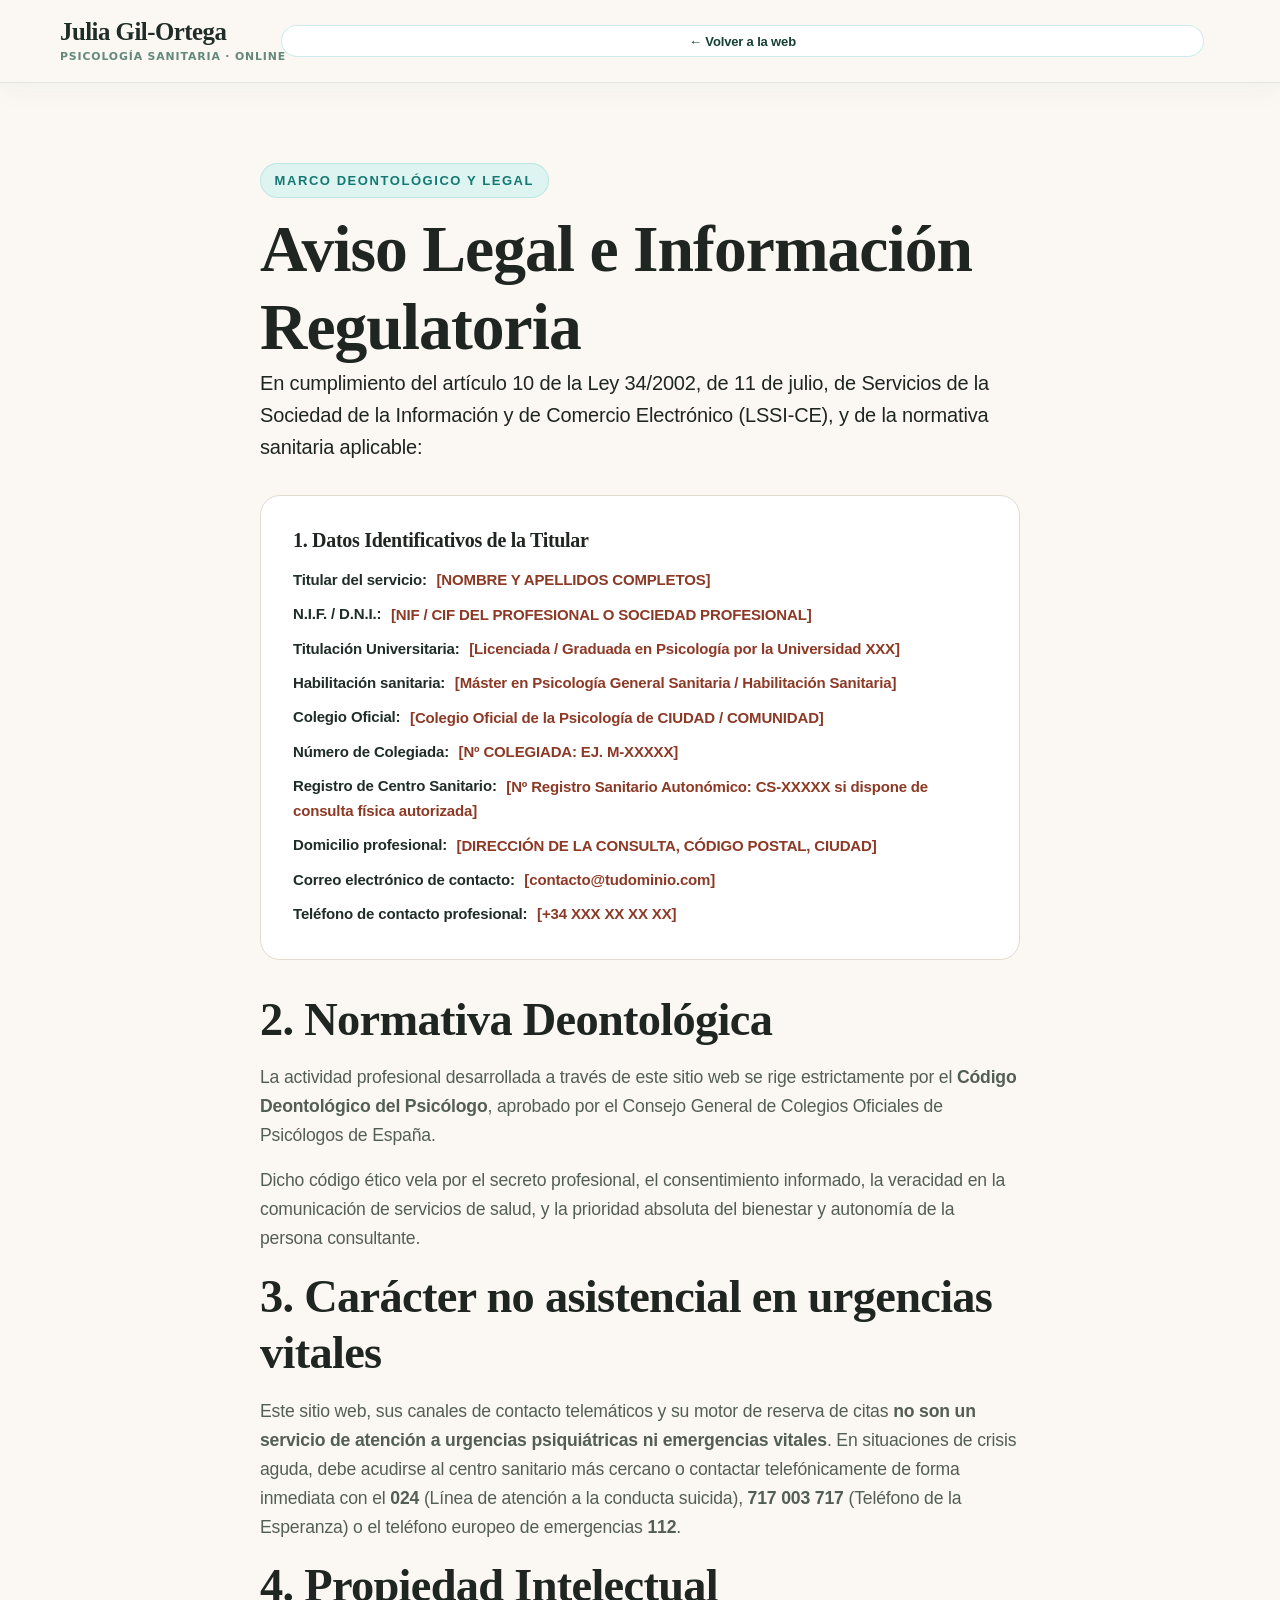
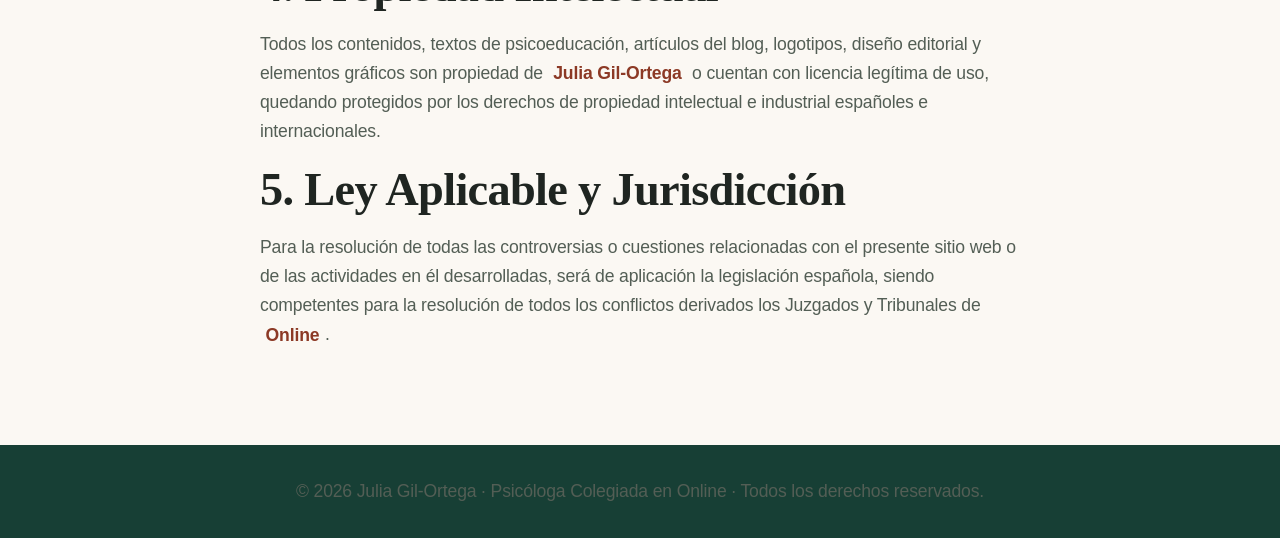
==== commit 9ab6ce39: "Security: add CSP and referrer policy" ====
--- a/legal/aviso-legal.html
+++ b/legal/aviso-legal.html
@@ -4,6 +4,8 @@
 <head>
 <meta charset="utf-8"/>
 <meta content="width=device-width, initial-scale=1.0" name="viewport"/>
+<meta http-equiv="Content-Security-Policy" content="default-src 'self'; script-src 'self'; style-src 'self' 'unsafe-inline' https://fonts.googleapis.com; font-src 'self' https://fonts.gstatic.com data:; img-src 'self' data:; media-src 'self'; connect-src 'self'; object-src 'none'; base-uri 'self'; form-action 'self'; frame-src 'none'; upgrade-insecure-requests">
+<meta name="referrer" content="strict-origin-when-cross-origin">
 <title>Aviso Legal y Deontología Sanitaria | [NOMBRE] Psicóloga en [CIUDAD]</title>
 <meta content="noindex, follow" name="robots"/>
 
--- a/css/refinements.css
+++ b/css/refinements.css
@@ -1,3 +1,2136 @@
-:root{--accent:#526b59}html{scroll-behavior:smooth;scroll-padding-top:110px}body{overflow-x:hidden}img{max-width:100%;height:auto}button,a,input,textarea,summary{touch-action:manipulation}a:focus-visible,button:focus-visible,summary:focus-visible{outline:3px solid #b56e4e;outline-offset:5px}[hidden]{display:none!important}.hero-section{padding-top:72px;padding-bottom:84px}.hero-title{font-size:clamp(2.5rem,4.5vw,4.8rem);line-height:1.08;letter-spacing:-.035em}.hero-text{max-width:57ch}.hero-media-card{margin:0;border-radius:180px 180px 22px 22px;overflow:hidden;background:#eee9e0;box-shadow:0 18px 70px #293b2910}.hero-still{display:block;width:100%;height:480px;object-fit:cover}.hero-media-card figcaption{padding:20px 24px;text-align:center;color:#485547;font-size:14px}.hero-badges-wrapper{gap:8px}.emergency-topbar{font-size:11px}.section{padding-top:80px;padding-bottom:80px}.contact-card{max-width:780px;margin:auto;padding:40px;border:1px solid #d8ded5;border-radius:24px;background:#f6f7f2;text-align:center}.contact-card>p{margin-bottom:24px}.contact-card small{display:block;margin-top:24px;line-height:1.6;color:#5c655e}.contact-channels{display:flex;gap:12px;justify-content:center;flex-wrap:wrap}.article-grid{display:grid;grid-template-columns:repeat(auto-fit,minmax(min(290px,100%),1fr));gap:24px}.article-card{padding:26px;border:1px solid #e3e3d8;border-radius:18px;background:white}.article-card>img{height:210px;width:100%;object-fit:cover;border-radius:10px;margin-bottom:20px}.article-card h3{margin-bottom:12px}.article-card summary{cursor:pointer;margin-top:20px;color:var(--accent);font-weight:600}.article-body{white-space:pre-wrap;margin-top:20px;line-height:1.8}.preview-banner{position:sticky;top:0;z-index:9999;background:#233e31;color:white;padding:12px;text-align:center;font:14px system-ui}.editable-hint{border:0!important;background:transparent!important}.site-header{backdrop-filter:blur(15px)}@media(max-width:800px){.hero-section{padding-top:32px}.hero-still{height:330px}.section{padding:48px 0}.contact-card{padding:24px}.hero-badges-wrapper{display:none}.emergency-topbar{display:none}.site-nav.nav-open{display:flex;flex-direction:column;position:absolute;top:100%;left:0;right:0;background:#fff;padding:24px;box-shadow:0 15px 20px #0001}.hero-title{font-size:2.7rem}}@media(prefers-reduced-motion:reduce){html{scroll-behavior:auto}*,*::before,*::after{animation:none!important;transition:none!important}}
-
-.hero-media-card{display:block;aspect-ratio:auto}.hero-still{object-fit:cover}
+:root{--accent:#526b59}
+html{scroll-behavior:smooth;scroll-padding-top:110px}
+body{overflow-x:hidden}
+img{max-width:100%;height:auto}
+button,a,input,textarea,summary{touch-action:manipulation}
+a:focus-visible,button:focus-visible,summary:focus-visible{outline:3px solid #b56e4e;outline-offset:5px}
+[hidden]{display:none!important}
+
+/* =========================
+   CABECERA / PARTE SUPERIOR
+   ========================= */
+
+.emergency-topbar{
+  font-size:11px;
+  padding:7px 0!important;
+}
+.emergency-topbar-inner{
+  display:flex!important;
+  align-items:center!important;
+  justify-content:center!important;
+  flex-wrap:wrap!important;
+  gap:8px 18px!important;
+}
+.emergency-content{
+  line-height:1.3!important;
+}
+.emergency-badges{
+  display:flex!important;
+  align-items:center!important;
+  gap:9px!important;
+  flex-wrap:wrap!important;
+}
+.emergency-pill{
+  padding:6px 12px!important;
+  white-space:nowrap!important;
+}
+
+/* Header amplio para que el menú no se parta en dos líneas */
+.site-header{
+  background:rgba(255,255,255,.96)!important;
+  border-bottom:1px solid rgba(30,42,35,.08)!important;
+  box-shadow:0 8px 28px rgba(23,34,28,.035)!important;
+  backdrop-filter:blur(15px);
+  -webkit-backdrop-filter:blur(15px);
+}
+
+.site-header .header-container{
+  width:min(1500px,calc(100% - 48px))!important;
+  max-width:none!important;
+  min-height:82px!important;
+  margin-inline:auto!important;
+  display:grid!important;
+  grid-template-columns:240px minmax(0,1fr) auto!important;
+  align-items:center!important;
+  gap:24px!important;
+}
+
+.site-brand{
+  min-width:0!important;
+  text-decoration:none!important;
+}
+.site-brand .brand-name{
+  display:block!important;
+  white-space:nowrap!important;
+  font-size:1.55rem!important;
+  line-height:1.05!important;
+  letter-spacing:-.02em!important;
+}
+.site-brand .brand-title{
+  display:block!important;
+  margin-top:5px!important;
+  white-space:nowrap!important;
+  font-size:.68rem!important;
+  line-height:1.2!important;
+  letter-spacing:.08em!important;
+  opacity:.70!important;
+}
+
+.site-nav{
+  min-width:0!important;
+  display:flex!important;
+  align-items:center!important;
+  justify-content:center!important;
+  flex-wrap:nowrap!important;
+  gap:clamp(14px,1.45vw,27px)!important;
+}
+.site-nav .nav-link{
+  display:inline-flex!important;
+  align-items:center!important;
+  white-space:nowrap!important;
+  font-size:clamp(.84rem,.88vw,.96rem)!important;
+  line-height:1.1!important;
+  padding:10px 0!important;
+}
+
+.header-actions{
+  display:flex!important;
+  align-items:center!important;
+  justify-content:flex-end!important;
+  gap:10px!important;
+  min-width:max-content!important;
+}
+.header-actions .btn{
+  white-space:nowrap!important;
+  border-radius:999px!important;
+  padding:12px 20px!important;
+  box-shadow:0 8px 20px rgba(173,83,59,.14)!important;
+}
+.mobile-nav-toggle{
+  display:none!important;
+}
+
+/* =========================
+   HERO
+   ========================= */
+
+.hero-section{
+  padding-top:58px!important;
+  padding-bottom:84px;
+}
+.hero-title{
+  font-size:clamp(2.5rem,4.5vw,4.8rem);
+  line-height:1.08;
+  letter-spacing:-.035em;
+}
+.hero-text{max-width:57ch}
+.hero-badges-wrapper{
+  display:flex!important;
+  align-items:center!important;
+  flex-wrap:wrap!important;
+  gap:10px!important;
+  margin-bottom:26px!important;
+}
+.hero-badge{
+  min-height:42px!important;
+  display:inline-flex!important;
+  align-items:center!important;
+  gap:8px!important;
+  padding:8px 16px!important;
+  border-radius:999px!important;
+  white-space:nowrap!important;
+}
+.hero-badge .icon{
+  width:19px!important;
+  height:19px!important;
+  flex:0 0 auto!important;
+}
+.hero-badge .editable-hint:empty,
+.hero-badge [data-text]:empty{
+  display:none!important;
+}
+
+.hero-media-card{
+  display:block;
+  aspect-ratio:auto;
+  margin:0;
+  border-radius:180px 180px 22px 22px;
+  overflow:hidden;
+  background:#eee9e0;
+  box-shadow:0 18px 70px #293b2910;
+}
+.hero-still{
+  display:block;
+  width:100%;
+  height:480px;
+  object-fit:cover;
+}
+.hero-media-card figcaption{
+  padding:20px 24px;
+  text-align:center;
+  color:#485547;
+  font-size:14px;
+}
+
+/* =========================
+   RESTO DE REFINAMIENTOS
+   ========================= */
+
+.section{padding-top:80px;padding-bottom:80px}
+.contact-card{
+  max-width:780px;
+  margin:auto;
+  padding:40px;
+  border:1px solid #d8ded5;
+  border-radius:24px;
+  background:#f6f7f2;
+  text-align:center;
+}
+.contact-card>p{margin-bottom:24px}
+.contact-card small{
+  display:block;
+  margin-top:24px;
+  line-height:1.6;
+  color:#5c655e;
+}
+.contact-channels{
+  display:flex;
+  gap:12px;
+  justify-content:center;
+  flex-wrap:wrap;
+}
+.article-grid{
+  display:grid;
+  grid-template-columns:repeat(auto-fit,minmax(min(290px,100%),1fr));
+  gap:24px;
+}
+.article-card{
+  padding:26px;
+  border:1px solid #e3e3d8;
+  border-radius:18px;
+  background:white;
+}
+.article-card>img{
+  height:210px;
+  width:100%;
+  object-fit:cover;
+  border-radius:10px;
+  margin-bottom:20px;
+}
+.article-card h3{margin-bottom:12px}
+.article-card summary{
+  cursor:pointer;
+  margin-top:20px;
+  color:var(--accent);
+  font-weight:600;
+}
+.article-body{
+  white-space:pre-wrap;
+  margin-top:20px;
+  line-height:1.8;
+}
+.preview-banner{
+  position:sticky;
+  top:0;
+  z-index:9999;
+  background:#233e31;
+  color:white;
+  padding:12px;
+  text-align:center;
+  font:14px system-ui;
+}
+.editable-hint{
+  border:0!important;
+  background:transparent!important;
+}
+
+/* Portátiles */
+@media(max-width:1280px){
+  .site-header .header-container{
+    width:min(1240px,calc(100% - 32px))!important;
+    grid-template-columns:205px minmax(0,1fr) auto!important;
+    gap:16px!important;
+  }
+  .site-nav{gap:12px!important}
+  .site-nav .nav-link{font-size:.80rem!important}
+  .header-actions .btn{padding-inline:15px!important}
+}
+
+/* Tablet y pantallas donde el menú completo ya no cabe */
+@media(max-width:1080px){
+  .site-header .header-container{
+    width:min(100% - 28px,980px)!important;
+    min-height:74px!important;
+    display:flex!important;
+    justify-content:space-between!important;
+    gap:14px!important;
+    position:relative!important;
+  }
+  .site-brand{flex:1 1 auto!important}
+  .site-brand .brand-name{font-size:1.4rem!important}
+  .site-brand .brand-title{white-space:normal!important}
+
+  .site-nav{
+    display:none!important;
+  }
+  .site-nav.nav-open{
+    display:flex!important;
+    flex-direction:column!important;
+    align-items:stretch!important;
+    position:absolute!important;
+    top:100%!important;
+    left:0!important;
+    right:0!important;
+    z-index:1000!important;
+    background:#fff!important;
+    padding:18px!important;
+    border:1px solid rgba(30,42,35,.08)!important;
+    border-radius:0 0 18px 18px!important;
+    box-shadow:0 18px 35px rgba(0,0,0,.08)!important;
+  }
+  .site-nav.nav-open .nav-link{
+    font-size:.95rem!important;
+    padding:10px 4px!important;
+  }
+  .mobile-nav-toggle{
+    display:inline-flex!important;
+  }
+  .hero-section{padding-top:48px!important}
+}
+
+@media(max-width:800px){
+  .hero-section{padding-top:32px!important}
+  .hero-still{height:330px}
+  .section{padding:48px 0}
+  .contact-card{padding:24px}
+  .hero-title{font-size:2.7rem}
+  .emergency-topbar{display:none}
+}
+
+@media(max-width:640px){
+  .site-header .header-container{
+    width:calc(100% - 24px)!important;
+  }
+  .site-brand .brand-title{display:none!important}
+  .header-actions .btn{
+    padding:10px 13px!important;
+    font-size:.82rem!important;
+  }
+  .hero-badges-wrapper{
+    gap:8px!important;
+    margin-bottom:20px!important;
+  }
+  .hero-badge{
+    min-height:39px!important;
+    padding:7px 12px!important;
+    font-size:.84rem!important;
+  }
+}
+
+@media(prefers-reduced-motion:reduce){
+  html{scroll-behavior:auto}
+  *,*::before,*::after{animation:none!important;transition:none!important}
+}
+
+
+/* =========================================================
+   HERO + SOBRE MÍ UNIFICADOS · CONFIANZA Y CONVERSIÓN
+   ========================================================= */
+.hero-unified{
+  padding-top:46px!important;
+  padding-bottom:58px!important;
+  background:
+    radial-gradient(circle at 78% 18%, rgba(224,214,198,.38), transparent 28%),
+    linear-gradient(180deg,#fbfaf7 0%,#f8f6f1 100%);
+}
+.hero-unified-container{
+  width:min(1380px,calc(100% - 48px))!important;
+  max-width:none!important;
+}
+.hero-unified-grid{
+  display:grid;
+  grid-template-columns:minmax(0,1.04fr) minmax(390px,.76fr);
+  align-items:center;
+  gap:clamp(48px,6vw,96px);
+}
+.hero-unified-copy{max-width:760px}
+.hero-kicker{
+  margin:0 0 14px;
+  color:var(--color-sage-dark,#33483a);
+  font-size:.82rem;
+  font-weight:700;
+  letter-spacing:.07em;
+  text-transform:uppercase;
+}
+.hero-unified .hero-title{
+  max-width:820px;
+  margin-bottom:24px;
+  font-size:clamp(3.15rem,5.4vw,5.7rem);
+  line-height:.99;
+  letter-spacing:-.045em;
+}
+.hero-unified .hero-text{
+  max-width:66ch;
+  margin-bottom:28px;
+  font-size:clamp(1.02rem,1.15vw,1.16rem);
+  line-height:1.75;
+  color:#526058;
+}
+.hero-unified .hero-degree{
+  color:#8e3f2a;
+  font-weight:650;
+}
+.hero-unified-ctas{
+  display:flex;
+  align-items:center;
+  gap:14px;
+  flex-wrap:wrap;
+  margin-bottom:28px;
+}
+.hero-unified-ctas .btn-primary{
+  min-width:245px;
+  justify-content:center;
+}
+.hero-badge-strong{
+  background:#fff!important;
+  box-shadow:0 8px 26px rgba(32,46,37,.07);
+}
+.hero-trust-row{
+  display:grid;
+  grid-template-columns:repeat(2,minmax(0,1fr));
+  gap:12px;
+  max-width:720px;
+}
+.hero-trust-item{
+  display:flex;
+  align-items:flex-start;
+  gap:11px;
+  padding:14px 15px;
+  border:1px solid rgba(75,98,82,.14);
+  border-radius:16px;
+  background:rgba(255,255,255,.68);
+}
+.hero-trust-icon{
+  width:31px;
+  height:31px;
+  flex:0 0 31px;
+  display:grid;
+  place-items:center;
+  border-radius:50%;
+  background:#eef3ec;
+  color:var(--color-sage-dark,#33483a);
+}
+.hero-trust-icon .icon{width:16px;height:16px}
+.hero-trust-item strong{
+  display:block;
+  margin-bottom:4px;
+  color:#26352b;
+  font-size:.88rem;
+}
+.hero-trust-item span{
+  display:block;
+  color:#68746c;
+  font-size:.77rem;
+  line-height:1.45;
+}
+.hero-profile-column{
+  position:relative;
+  max-width:540px;
+  justify-self:end;
+}
+.hero-profile-photo{
+  margin:0;
+  overflow:hidden;
+  border-radius:210px 210px 28px 28px;
+  background:#ebe5dc;
+  box-shadow:0 28px 70px rgba(38,49,41,.11);
+}
+.hero-profile-photo .hero-still{
+  width:100%;
+  height:520px;
+  object-fit:cover;
+  object-position:center 18%;
+}
+.hero-profile-card{
+  position:relative;
+  z-index:2;
+  width:calc(100% - 42px);
+  margin:-72px auto 0;
+  padding:24px 26px 22px;
+  border:1px solid rgba(76,93,81,.14);
+  border-radius:22px;
+  background:rgba(255,255,255,.94);
+  box-shadow:0 24px 55px rgba(36,48,39,.10);
+  backdrop-filter:blur(12px);
+}
+.hero-profile-heading{
+  display:grid;
+  gap:8px;
+  margin-bottom:12px;
+}
+.hero-profile-heading .section-tag{
+  justify-self:start;
+  margin:0;
+}
+.hero-profile-heading h2{
+  margin:0;
+  font-size:clamp(1.35rem,1.8vw,1.75rem);
+  line-height:1.15;
+  letter-spacing:-.02em;
+}
+.hero-profile-text{
+  margin:0 0 16px;
+  color:#5d685f;
+  font-size:.88rem;
+  line-height:1.62;
+}
+.hero-profile-credentials{
+  display:grid;
+  grid-template-columns:.72fr 1.28fr;
+  gap:10px;
+}
+.profile-credential{
+  padding:12px 13px;
+  border-radius:13px;
+  background:#f6f7f2;
+  border:1px solid rgba(76,93,81,.09);
+}
+.profile-credential-label{
+  display:block;
+  margin-bottom:4px;
+  color:#758078;
+  font-size:.68rem;
+  font-weight:700;
+  text-transform:uppercase;
+  letter-spacing:.06em;
+}
+.profile-credential strong{
+  display:block;
+  color:#304238;
+  font-size:.76rem;
+  line-height:1.45;
+}
+
+@media(max-width:1120px){
+  .hero-unified-grid{
+    grid-template-columns:minmax(0,1fr) 420px;
+    gap:42px;
+  }
+  .hero-unified .hero-title{font-size:clamp(2.9rem,5vw,4.7rem)}
+  .hero-profile-photo .hero-still{height:470px}
+}
+
+@media(max-width:900px){
+  .hero-unified-container{width:min(100% - 30px,760px)!important}
+  .hero-unified-grid{grid-template-columns:1fr;gap:38px}
+  .hero-profile-column{justify-self:stretch;max-width:650px;width:100%;margin-inline:auto}
+  .hero-profile-photo .hero-still{height:min(600px,78vw)}
+  .hero-unified-copy{max-width:none}
+  .hero-unified .hero-title{font-size:clamp(2.8rem,9vw,4.6rem)}
+}
+
+@media(max-width:620px){
+  .hero-unified{padding-top:30px!important;padding-bottom:42px!important}
+  .hero-unified-container{width:calc(100% - 24px)!important}
+  .hero-unified .hero-title{font-size:clamp(2.55rem,12vw,3.65rem)}
+  .hero-unified .hero-text{font-size:.98rem;line-height:1.68}
+  .hero-unified-ctas{display:grid;grid-template-columns:1fr}
+  .hero-unified-ctas .btn{width:100%;justify-content:center}
+  .hero-trust-row{grid-template-columns:1fr}
+  .hero-profile-photo{border-radius:140px 140px 24px 24px}
+  .hero-profile-photo .hero-still{height:112vw;max-height:520px}
+  .hero-profile-card{width:calc(100% - 18px);margin-top:-42px;padding:20px 18px}
+  .hero-profile-credentials{grid-template-columns:1fr}
+}
+
+/* =========================================================
+   PROCESO TERAPÉUTICO + PRIMERA SESIÓN · SECCIÓN FUSIONADA
+   ========================================================= */
+
+.journey-section{
+  position:relative;
+  overflow:hidden;
+  background:
+    radial-gradient(circle at 50% 0%, rgba(82,107,89,.055), transparent 34%),
+    var(--color-bg, #fbfaf7);
+}
+
+.journey-header{
+  max-width:820px;
+  margin-inline:auto;
+  text-align:center;
+}
+
+.journey-header .section-subtitle{
+  max-width:760px;
+  margin-inline:auto;
+}
+
+.journey-grid{
+  position:relative;
+  display:grid;
+  grid-template-columns:repeat(4,minmax(0,1fr));
+  gap:18px;
+  margin-top:42px;
+}
+
+.journey-grid::before{
+  content:"";
+  position:absolute;
+  left:8%;
+  right:8%;
+  top:31px;
+  height:1px;
+  background:linear-gradient(90deg, transparent, rgba(82,107,89,.22) 12%, rgba(82,107,89,.22) 88%, transparent);
+  z-index:0;
+}
+
+.journey-card{
+  position:relative;
+  z-index:1;
+  display:flex;
+  flex-direction:column;
+  min-height:300px;
+  padding:24px 22px 26px;
+  border:1px solid rgba(82,107,89,.17);
+  border-radius:20px;
+  background:rgba(255,255,255,.88);
+  box-shadow:0 10px 34px rgba(31,45,36,.045);
+  transition:transform .2s ease, box-shadow .2s ease, border-color .2s ease;
+}
+
+.journey-card:hover{
+  transform:translateY(-3px);
+  border-color:rgba(82,107,89,.28);
+  box-shadow:0 16px 40px rgba(31,45,36,.07);
+}
+
+.journey-card-featured{
+  background:linear-gradient(180deg, rgba(247,246,241,.98), rgba(255,255,255,.96));
+  border-color:rgba(181,110,78,.22);
+}
+
+.journey-card-top{
+  display:flex;
+  align-items:center;
+  justify-content:space-between;
+  gap:12px;
+  margin-bottom:22px;
+}
+
+.journey-number{
+  width:38px;
+  height:38px;
+  display:inline-flex;
+  align-items:center;
+  justify-content:center;
+  border-radius:999px;
+  background:#edf2ed;
+  color:#365044;
+  font-weight:700;
+  font-size:.95rem;
+}
+
+.journey-icon{
+  width:38px;
+  height:38px;
+  display:inline-flex;
+  align-items:center;
+  justify-content:center;
+  border-radius:12px;
+  color:#526b59;
+  background:#f5f7f3;
+}
+
+.journey-icon .icon{
+  width:18px;
+  height:18px;
+}
+
+.journey-card h3{
+  margin:0 0 12px;
+  font-size:clamp(1.18rem,1.4vw,1.45rem);
+  line-height:1.15;
+}
+
+.journey-card p{
+  margin:0;
+  color:var(--color-text-muted, #566159);
+  line-height:1.75;
+  font-size:.96rem;
+}
+
+.journey-trust{
+  display:grid;
+  grid-template-columns:auto minmax(0,1fr) auto;
+  align-items:center;
+  gap:18px;
+  max-width:1040px;
+  margin:30px auto 0;
+  padding:22px 24px;
+  border:1px solid rgba(82,107,89,.16);
+  border-radius:20px;
+  background:#f4f6f1;
+}
+
+.journey-trust-icon{
+  width:46px;
+  height:46px;
+  display:flex;
+  align-items:center;
+  justify-content:center;
+  border-radius:14px;
+  background:#fff;
+  color:#526b59;
+  box-shadow:0 5px 18px rgba(31,45,36,.05);
+}
+
+.journey-trust-icon .icon{
+  width:21px;
+  height:21px;
+}
+
+.journey-trust-copy h3{
+  margin:0 0 5px;
+  font-size:1.05rem;
+  line-height:1.3;
+}
+
+.journey-trust-copy p{
+  margin:0;
+  color:var(--color-text-muted, #566159);
+  font-size:.92rem;
+  line-height:1.6;
+}
+
+.journey-cta{
+  white-space:nowrap;
+  border-radius:999px;
+}
+
+.journey-note{
+  max-width:760px;
+  margin:22px auto 0;
+  text-align:center;
+  color:var(--color-text-subtle, #6a746d);
+  font-size:.86rem;
+  line-height:1.6;
+}
+
+@media(max-width:1100px){
+  .journey-grid{
+    grid-template-columns:repeat(2,minmax(0,1fr));
+  }
+  .journey-grid::before{
+    display:none;
+  }
+}
+
+@media(max-width:760px){
+  .journey-grid{
+    grid-template-columns:1fr;
+    gap:14px;
+    margin-top:30px;
+  }
+
+  .journey-card{
+    min-height:0;
+    padding:21px 19px 22px;
+  }
+
+  .journey-trust{
+    grid-template-columns:auto minmax(0,1fr);
+    padding:20px;
+  }
+
+  .journey-cta{
+    grid-column:1 / -1;
+    width:100%;
+    justify-content:center;
+  }
+}
+
+/* =========================================================
+   PORTADA + CONÓCEME · NUEVOS TEXTOS
+   ========================================================= */
+.hero-intro{
+  max-width:62ch;
+  display:grid;
+  gap:12px;
+  margin-top:22px;
+}
+.hero-intro p{
+  margin:0;
+  color:var(--color-text-muted,#566159);
+  font-size:1.02rem;
+  line-height:1.75;
+}
+.hero-intro strong{color:var(--color-text,#1f2a23)}
+.hero-profile-body{display:grid;gap:12px}
+.hero-profile-body p{
+  margin:0;
+  color:var(--color-text-muted,#566159);
+  line-height:1.7;
+}
+.hero-profile-body .profile-emphasis{
+  margin-top:2px;
+  padding-top:12px;
+  border-top:1px solid rgba(82,107,89,.13);
+  color:var(--color-text,#1f2a23);
+  font-weight:650;
+}
+
+/* =========================================================
+   ESPECIALIDADES · COMPACTAS
+   ========================================================= */
+.specialties-clean{background:var(--color-bg,#fbfaf7)}
+.specialties-clean-header{
+  max-width:790px;
+  margin-inline:auto;
+  text-align:center;
+}
+.specialties-clean-grid{
+  display:grid;
+  grid-template-columns:repeat(4,minmax(0,1fr));
+  gap:14px;
+  margin-top:38px;
+}
+.specialty-clean-item{
+  min-height:96px;
+  display:flex;
+  align-items:center;
+  gap:14px;
+  padding:18px;
+  border:1px solid rgba(82,107,89,.14);
+  border-radius:16px;
+  background:#fff;
+  box-shadow:0 8px 24px rgba(31,45,36,.035);
+  color:var(--color-text,#1f2a23);
+  font-weight:600;
+  line-height:1.35;
+}
+.specialty-clean-icon{
+  width:34px;
+  height:34px;
+  flex:0 0 34px;
+  display:inline-flex;
+  align-items:center;
+  justify-content:center;
+  border-radius:999px;
+  background:#eef2ed;
+  color:#526b59;
+  font-size:.76rem;
+  font-weight:750;
+}
+.specialties-guidance{
+  max-width:900px;
+  margin:26px auto 0;
+  padding:20px 22px;
+  display:flex;
+  align-items:center;
+  gap:14px;
+  border:1px solid rgba(181,110,78,.16);
+  border-radius:18px;
+  background:#f8f4ef;
+}
+.specialties-guidance-icon{
+  width:42px;
+  height:42px;
+  flex:0 0 42px;
+  display:flex;
+  align-items:center;
+  justify-content:center;
+  border-radius:13px;
+  background:#fff;
+  color:#b56e4e;
+}
+.specialties-guidance-icon .icon{width:19px;height:19px}
+.specialties-guidance p{
+  margin:0;
+  line-height:1.6;
+  color:var(--color-text-muted,#566159);
+}
+
+@media(max-width:1050px){
+  .specialties-clean-grid{grid-template-columns:repeat(2,minmax(0,1fr))}
+}
+@media(max-width:640px){
+  .specialties-clean-grid{
+    grid-template-columns:1fr;
+    gap:10px;
+    margin-top:28px;
+  }
+  .specialty-clean-item{min-height:76px}
+  .specialties-guidance{
+    align-items:flex-start;
+    padding:18px;
+  }
+}
+
+/* =========================================================
+   "QUIZÁ TE RECONOCES" · 3 COLUMNAS / COLECTIVOS
+   ========================================================= */
+.audience-section{
+  background:#f5f2ec;
+}
+.audience-header{
+  max-width:820px;
+  margin-inline:auto;
+  text-align:center;
+}
+.audience-grid{
+  display:grid;
+  grid-template-columns:repeat(3,minmax(0,1fr));
+  gap:20px;
+  margin-top:40px;
+}
+.audience-card{
+  display:flex;
+  flex-direction:column;
+  min-height:340px;
+  padding:26px;
+  border:1px solid rgba(82,107,89,.15);
+  border-radius:20px;
+  background:rgba(255,255,255,.94);
+  box-shadow:0 10px 30px rgba(31,45,36,.04);
+}
+.audience-card-accent{
+  border-color:rgba(181,110,78,.21);
+}
+.audience-card-top{
+  display:flex;
+  justify-content:space-between;
+  align-items:flex-start;
+  gap:14px;
+  margin-bottom:22px;
+}
+.audience-card .card-icon-wrapper{
+  margin:0;
+  flex:0 0 auto;
+}
+.audience-tags{
+  display:flex;
+  justify-content:flex-end;
+  flex-wrap:wrap;
+  gap:6px;
+}
+.audience-tags span{
+  display:inline-flex;
+  align-items:center;
+  min-height:28px;
+  padding:5px 9px;
+  border-radius:999px;
+  background:#f1f4f0;
+  color:#526b59;
+  font-size:.72rem;
+  font-weight:700;
+  letter-spacing:.02em;
+}
+.audience-card-accent .audience-tags span{
+  background:#fbf0eb;
+  color:#a75d43;
+}
+.audience-card h3{
+  margin:0 0 12px;
+  font-size:clamp(1.28rem,1.6vw,1.62rem);
+  line-height:1.12;
+}
+.audience-card p{
+  margin:0;
+  color:var(--color-text-muted,#566159);
+  font-size:.96rem;
+  line-height:1.72;
+}
+.audience-note{
+  max-width:940px;
+  margin:24px auto 0;
+  padding:16px 20px;
+  display:flex;
+  align-items:flex-start;
+  gap:11px;
+  border-radius:15px;
+  background:rgba(255,255,255,.72);
+  color:var(--color-text-muted,#566159);
+}
+.audience-note .icon{
+  width:18px;
+  height:18px;
+  flex:0 0 18px;
+  margin-top:3px;
+  color:#526b59;
+}
+.audience-note p{
+  margin:0;
+  line-height:1.6;
+  font-size:.9rem;
+}
+
+@media(max-width:980px){
+  .audience-grid{
+    grid-template-columns:1fr;
+    max-width:720px;
+    margin-inline:auto;
+  }
+  .audience-card{
+    min-height:0;
+  }
+}
+@media(max-width:640px){
+  .audience-card{
+    padding:21px 19px;
+  }
+  .audience-card-top{
+    flex-direction:column;
+    gap:12px;
+  }
+  .audience-tags{
+    justify-content:flex-start;
+  }
+}
+
+/* TERAPIA ONLINE + TALLERES */
+.services-header{max-width:820px;margin-inline:auto;text-align:center}
+.services-grid{align-items:stretch}
+.service-card{position:relative;overflow:hidden}
+.workshop-card{background:linear-gradient(180deg,#fff 0%,#fdfaf7 100%)}
+.workshop-badge{background:var(--color-terracotta-soft,#f8e9e2)!important;color:var(--color-terracotta,#a6533b)!important}
+.workshop-status{display:flex;flex-direction:column;align-items:flex-start;gap:4px;margin:26px 0 28px;padding:18px 20px;border:1px solid rgba(181,110,78,.17);border-radius:16px;background:#fbf5f1}
+.workshop-status-label{color:var(--color-terracotta,#a6533b);font-family:var(--font-heading,inherit);font-size:1.28rem;font-weight:700}
+.workshop-status-text{color:var(--color-text-muted,#566159);font-size:.9rem}
+.service-card .pricing-features{margin-top:8px}
+.service-card .btn{width:100%;justify-content:center}
+@media(max-width:760px){.workshop-status{margin:20px 0 22px}}
+
+
+/* =========================================================
+   ESPECIALIDADES · 4 BLOQUES COHERENTES
+   ========================================================= */
+.specialties-professional{
+  background:#fbfaf7;
+}
+.specialties-professional-header{
+  max-width:830px;
+  margin-inline:auto;
+  text-align:center;
+}
+.specialties-professional-grid{
+  display:grid;
+  grid-template-columns:repeat(2,minmax(0,1fr));
+  gap:18px;
+  margin-top:40px;
+}
+.specialty-pro-card{
+  display:flex;
+  flex-direction:column;
+  min-height:310px;
+  padding:26px;
+  border:1px solid rgba(82,107,89,.14);
+  border-radius:20px;
+  background:#fff;
+  box-shadow:0 10px 30px rgba(31,45,36,.035);
+}
+.specialty-pro-highlight{
+  border-color:rgba(181,110,78,.2);
+  background:linear-gradient(180deg,#fff,#fdf9f6);
+}
+.specialty-pro-top{
+  display:flex;
+  align-items:center;
+  justify-content:space-between;
+  gap:14px;
+  margin-bottom:22px;
+}
+.specialty-pro-number{
+  width:38px;
+  height:38px;
+  display:inline-flex;
+  align-items:center;
+  justify-content:center;
+  border-radius:999px;
+  background:#eef2ed;
+  color:#526b59;
+  font-size:.78rem;
+  font-weight:750;
+}
+.specialty-pro-icon{
+  width:40px;
+  height:40px;
+  display:inline-flex;
+  align-items:center;
+  justify-content:center;
+  border-radius:13px;
+  background:#f5f7f3;
+  color:#526b59;
+}
+.specialty-pro-highlight .specialty-pro-icon{
+  background:#fbf0eb;
+  color:#b56e4e;
+}
+.specialty-pro-icon .icon{
+  width:19px;
+  height:19px;
+}
+.specialty-pro-card h3{
+  margin:0 0 12px;
+  font-size:clamp(1.28rem,1.5vw,1.58rem);
+  line-height:1.15;
+}
+.specialty-pro-card p{
+  margin:0;
+  color:var(--color-text-muted,#566159);
+  line-height:1.72;
+  font-size:.96rem;
+}
+.specialty-pro-tags{
+  display:flex;
+  flex-wrap:wrap;
+  gap:7px;
+  margin-top:auto;
+  padding-top:22px;
+}
+.specialty-pro-tags span{
+  padding:6px 10px;
+  border-radius:999px;
+  background:#f1f4f0;
+  color:#526b59;
+  font-size:.72rem;
+  font-weight:700;
+}
+.specialty-pro-highlight .specialty-pro-tags span{
+  background:#fbf0eb;
+  color:#a75d43;
+}
+.specialties-professional-note{
+  max-width:930px;
+  margin:26px auto 0;
+  display:flex;
+  align-items:flex-start;
+  gap:13px;
+  padding:20px 22px;
+  border:1px solid rgba(181,110,78,.15);
+  border-radius:18px;
+  background:#f8f4ef;
+}
+.specialties-professional-note-icon{
+  width:40px;
+  height:40px;
+  flex:0 0 40px;
+  display:flex;
+  align-items:center;
+  justify-content:center;
+  border-radius:12px;
+  background:#fff;
+  color:#b56e4e;
+}
+.specialties-professional-note-icon .icon{
+  width:18px;
+  height:18px;
+}
+.specialties-professional-note p{
+  margin:0;
+  line-height:1.65;
+  color:var(--color-text-muted,#566159);
+}
+@media(max-width:850px){
+  .specialties-professional-grid{
+    grid-template-columns:1fr;
+  }
+  .specialty-pro-card{
+    min-height:0;
+  }
+}
+@media(max-width:640px){
+  .specialty-pro-card{
+    padding:21px 19px;
+  }
+  .specialties-professional-note{
+    padding:18px;
+  }
+}
+
+
+/* =========================================================
+   HERO PROFESIONAL · TIPOGRAFÍA Y COMPOSICIÓN
+   ========================================================= */
+
+:root{
+  --font-display:"Newsreader", Georgia, serif;
+  --font-ui:"Manrope", Arial, sans-serif;
+}
+
+body{
+  font-family:var(--font-ui)!important;
+  letter-spacing:-.01em;
+}
+
+h1,h2,h3,.brand-name,.hero-title,.hero-profile-card h2{
+  font-family:var(--font-display)!important;
+}
+
+.site-nav,
+.btn,
+.section-tag,
+.hero-kicker,
+.hero-badge,
+.hero-trust-item,
+.profile-credential{
+  font-family:var(--font-ui)!important;
+}
+
+/* Alinea la columna izquierda más arriba con la fotografía */
+.hero-unified-grid{
+  align-items:start!important;
+}
+
+.hero-unified-copy{
+  position:relative;
+  transform:translateY(-34px);
+  padding-top:0!important;
+  max-width:670px;
+}
+
+.hero-unified-copy .hero-badges-wrapper{
+  margin-bottom:20px!important;
+}
+
+.hero-kicker{
+  margin:0 0 15px!important;
+  color:#41584a!important;
+  font-size:.78rem!important;
+  font-weight:700!important;
+  letter-spacing:.16em!important;
+  line-height:1.3!important;
+}
+
+.hero-unified-copy .hero-title{
+  max-width:680px;
+  margin:0!important;
+  font-size:clamp(3.45rem,5vw,5.7rem)!important;
+  line-height:.94!important;
+  letter-spacing:-.045em!important;
+  font-weight:600!important;
+  text-wrap:balance;
+}
+
+.hero-professional-intro{
+  max-width:625px;
+  margin-top:28px;
+}
+
+.hero-professional-intro p{
+  margin:0;
+}
+
+.hero-professional-name{
+  display:inline-block;
+  margin-bottom:12px!important;
+  color:#213129;
+  font-size:1rem;
+  font-weight:700;
+  letter-spacing:-.015em;
+}
+
+.hero-professional-copy{
+  max-width:60ch;
+  color:#4f5d54;
+  font-size:1.03rem;
+  line-height:1.72;
+}
+
+.hero-professional-note{
+  margin-top:10px!important;
+  color:#6d756f;
+  font-size:.92rem;
+  line-height:1.55;
+}
+
+.hero-unified-ctas{
+  margin-top:26px!important;
+  gap:14px!important;
+}
+
+.hero-unified-ctas .btn-primary{
+  min-height:52px;
+  padding:14px 24px!important;
+  border-radius:14px!important;
+  box-shadow:0 10px 26px rgba(181,110,78,.18)!important;
+}
+
+.hero-link-clean{
+  min-height:52px;
+  padding:14px 17px!important;
+  border-color:transparent!important;
+  background:transparent!important;
+  box-shadow:none!important;
+}
+
+.hero-link-clean:hover{
+  background:rgba(82,107,89,.055)!important;
+}
+
+.hero-trust-row{
+  margin-top:22px!important;
+  gap:12px!important;
+}
+
+.hero-trust-item{
+  border-radius:16px!important;
+  background:rgba(255,255,255,.82)!important;
+  box-shadow:none!important;
+}
+
+.hero-profile-column{
+  padding-top:0!important;
+}
+
+.hero-profile-photo{
+  box-shadow:0 22px 60px rgba(31,45,36,.08)!important;
+}
+
+/* La tarjeta de presentación se integra mejor con la foto */
+.hero-profile-card{
+  border-radius:22px!important;
+  box-shadow:0 20px 55px rgba(31,45,36,.10)!important;
+  border:1px solid rgba(82,107,89,.12)!important;
+}
+
+.hero-profile-card h2{
+  font-weight:600!important;
+  letter-spacing:-.028em!important;
+}
+
+@media(max-width:1100px){
+  .hero-unified-copy{
+    transform:none;
+  }
+  .hero-unified-copy .hero-title{
+    font-size:clamp(3rem,6.6vw,4.8rem)!important;
+  }
+}
+
+@media(max-width:760px){
+  .hero-unified-copy .hero-title{
+    font-size:clamp(2.7rem,12vw,4rem)!important;
+    line-height:.98!important;
+  }
+  .hero-professional-copy{
+    font-size:.98rem;
+  }
+  .hero-unified-ctas{
+    align-items:stretch!important;
+  }
+  .hero-unified-ctas .btn{
+    width:100%;
+    justify-content:center;
+  }
+}
+
+
+/* =========================================================
+   PROGRAMA PSORIASIS · ÁREA DIFERENCIAL
+   ========================================================= */
+.nav-link-program{
+  color:#9a543d!important;
+}
+
+.specialty-program-link{
+  margin-top:18px;
+  display:inline-flex;
+  align-items:center;
+  gap:8px;
+  color:#9d5942;
+  font-size:.84rem;
+  font-weight:700;
+  text-decoration:none;
+}
+.specialty-program-link .icon{width:15px;height:15px}
+.specialty-program-link:hover{text-decoration:underline}
+
+.psoriasis-section{
+  background:linear-gradient(180deg,#f4f6f1 0%,#fbfaf7 100%);
+  position:relative;
+  overflow:hidden;
+}
+.psoriasis-section::before{
+  content:"";
+  position:absolute;
+  width:420px;
+  height:420px;
+  right:-180px;
+  top:-180px;
+  border-radius:999px;
+  background:rgba(181,110,78,.055);
+}
+.psoriasis-shell{
+  position:relative;
+  display:grid;
+  grid-template-columns:minmax(0,1.25fr) minmax(300px,.75fr);
+  gap:42px;
+  align-items:center;
+}
+.psoriasis-intro{
+  max-width:760px;
+}
+.psoriasis-tag{
+  background:#fbede7!important;
+  color:#9d5942!important;
+  border-color:rgba(181,110,78,.22)!important;
+}
+.psoriasis-overline{
+  margin:18px 0 8px;
+  color:#526b59;
+  font-size:.76rem;
+  font-weight:750;
+  letter-spacing:.14em;
+  text-transform:uppercase;
+}
+.psoriasis-intro h2{
+  max-width:760px;
+  margin:0 0 18px;
+  font-size:clamp(2.45rem,4vw,4.1rem);
+  line-height:1.02;
+  letter-spacing:-.035em;
+}
+.psoriasis-lead{
+  max-width:68ch;
+  font-size:1.08rem;
+  line-height:1.75;
+  color:#3f4e45;
+}
+.psoriasis-intro>p:not(.psoriasis-overline):not(.psoriasis-lead){
+  max-width:68ch;
+  color:#5d6861;
+  line-height:1.75;
+}
+.psoriasis-actions{
+  display:flex;
+  flex-wrap:wrap;
+  gap:12px;
+  margin-top:25px;
+}
+.psoriasis-soft-link{
+  background:transparent!important;
+}
+.psoriasis-principle{
+  padding:28px;
+  border:1px solid rgba(82,107,89,.16);
+  border-radius:24px;
+  background:rgba(255,255,255,.84);
+  box-shadow:0 16px 45px rgba(31,45,36,.055);
+}
+.psoriasis-principle-icon{
+  width:48px;
+  height:48px;
+  display:flex;
+  align-items:center;
+  justify-content:center;
+  margin-bottom:20px;
+  border-radius:15px;
+  background:#fbede7;
+  color:#a55f46;
+}
+.psoriasis-principle-icon .icon{width:22px;height:22px}
+.psoriasis-principle-kicker{
+  margin:0 0 7px;
+  color:#9d5942;
+  font-size:.75rem;
+  font-weight:750;
+  letter-spacing:.12em;
+  text-transform:uppercase;
+}
+.psoriasis-principle h3{
+  margin:0 0 12px;
+  font-size:1.65rem;
+  line-height:1.15;
+}
+.psoriasis-principle p:last-child{
+  margin:0;
+  color:#5c675f;
+  line-height:1.68;
+}
+.psoriasis-areas{
+  display:grid;
+  grid-template-columns:repeat(3,minmax(0,1fr));
+  gap:14px;
+  margin-top:46px;
+}
+.psoriasis-area-card{
+  padding:22px;
+  border:1px solid rgba(82,107,89,.13);
+  border-radius:18px;
+  background:#fff;
+}
+.psoriasis-area-card>span{
+  display:inline-flex;
+  width:32px;
+  height:32px;
+  align-items:center;
+  justify-content:center;
+  margin-bottom:16px;
+  border-radius:999px;
+  background:#edf2ed;
+  color:#526b59;
+  font-size:.72rem;
+  font-weight:750;
+}
+.psoriasis-area-card h3{
+  margin:0 0 9px;
+  font-family:var(--font-ui)!important;
+  font-size:1rem;
+  line-height:1.3;
+}
+.psoriasis-area-card p{
+  margin:0;
+  color:#657069;
+  font-size:.9rem;
+  line-height:1.62;
+}
+.psoriasis-evidence-note{
+  max-width:980px;
+  margin:24px auto 0;
+  display:flex;
+  align-items:flex-start;
+  gap:12px;
+  padding:16px 19px;
+  border-radius:15px;
+  background:rgba(255,255,255,.68);
+  color:#5c675f;
+}
+.psoriasis-evidence-note .icon{
+  width:18px;height:18px;flex:0 0 18px;margin-top:3px;color:#526b59
+}
+.psoriasis-evidence-note p{margin:0;line-height:1.6;font-size:.88rem}
+
+/* =========================================================
+   SERVICIOS · 3 OPCIONES
+   ========================================================= */
+.services-three-grid{
+  display:grid;
+  grid-template-columns:repeat(3,minmax(0,1fr));
+  gap:18px;
+  align-items:stretch;
+  margin-top:38px;
+}
+.services-three-grid .service-card{
+  display:flex;
+  flex-direction:column;
+  min-width:0;
+}
+.psoriasis-service-card{
+  border-color:rgba(181,110,78,.25)!important;
+  background:linear-gradient(180deg,#fff,#fdf8f4)!important;
+}
+.psoriasis-service-badge{
+  background:#fbede7!important;
+  color:#9d5942!important;
+}
+.psoriasis-service-focus{
+  display:flex;
+  flex-direction:column;
+  gap:5px;
+  margin:22px 0 20px;
+  padding:14px 15px;
+  border-radius:14px;
+  background:#fbf2ed;
+  color:#6b5a53;
+  font-size:.84rem;
+  line-height:1.5;
+}
+.psoriasis-service-focus strong{color:#9d5942}
+.compact-features{
+  gap:12px!important;
+}
+.service-double-action{
+  margin-top:auto;
+  display:grid;
+  grid-template-columns:1fr;
+  gap:9px;
+}
+.service-double-action .btn{
+  width:100%;
+  justify-content:center;
+}
+
+@media(max-width:1050px){
+  .psoriasis-shell{grid-template-columns:1fr}
+  .psoriasis-principle{max-width:720px}
+  .psoriasis-areas{grid-template-columns:repeat(2,minmax(0,1fr))}
+  .services-three-grid{grid-template-columns:1fr}
+}
+@media(max-width:680px){
+  .psoriasis-areas{grid-template-columns:1fr}
+  .psoriasis-intro h2{font-size:2.55rem}
+  .psoriasis-actions .btn{width:100%;justify-content:center}
+}
+
+
+/* PALETA BEIGE + VERDE OSCURO + TURQUESA */
+:root{
+  --brand-beige:#F4EFE7;
+  --brand-beige-soft:#FBF8F3;
+  --brand-green:#173F35;
+  --brand-green-2:#245849;
+  --brand-turquoise:#2AA9A1;
+  --brand-turquoise-soft:#DDF4F1;
+  --color-bg:var(--brand-beige-soft)!important;
+  --color-bg-sand-light:var(--brand-beige)!important;
+  --color-sage:var(--brand-green)!important;
+  --color-sage-dark:#0F3029!important;
+  --color-terracotta:var(--brand-turquoise)!important;
+  --color-terracotta-soft:var(--brand-turquoise-soft)!important;
+  --accent:var(--brand-turquoise)!important;
+}
+body{background:var(--brand-beige-soft)!important;color:#1D2B27!important}
+.site-header{background:rgba(251,248,243,.96)!important;border-bottom-color:rgba(23,63,53,.10)!important}
+.btn-primary{background:var(--brand-green)!important;border-color:var(--brand-green)!important;color:#fff!important;box-shadow:0 10px 24px rgba(23,63,53,.14)!important}
+.btn-primary:hover{background:var(--brand-green-2)!important;border-color:var(--brand-green-2)!important}
+.btn-secondary{border-color:rgba(23,63,53,.22)!important;color:var(--brand-green)!important}
+.section-tag{background:var(--brand-turquoise-soft)!important;color:#146B66!important}
+.psoriasis-tag,.psoriasis-service-badge,.workshop-badge{background:var(--brand-turquoise-soft)!important;color:#146B66!important}
+.specialty-pro-highlight,.psoriasis-service-card{border-color:rgba(42,169,161,.25)!important;background:linear-gradient(180deg,#fff,#F7FCFB)!important}
+
+
+/* =========================================================
+   PALETA FINAL · ROSA PASTEL + FUCSIA + TURQUESA
+   ========================================================= */
+:root{
+  --pink-pastel:#FBE8F1;
+  --pink-soft:#FFF6FA;
+  --pink-mid:#F4C9DA;
+  --fuchsia:#C7357A;
+  --fuchsia-dark:#9E285F;
+  --turquoise:#2CA7A4;
+  --turquoise-dark:#197C79;
+  --turquoise-soft:#DDF4F2;
+  --ink:#2D2430;
+  --ink-soft:#655B63;
+
+  --color-bg:var(--pink-soft)!important;
+  --color-bg-sand-light:#FFF1F6!important;
+  --color-sage:var(--turquoise)!important;
+  --color-sage-dark:var(--turquoise-dark)!important;
+  --color-terracotta:var(--fuchsia)!important;
+  --color-terracotta-soft:var(--pink-pastel)!important;
+  --accent:var(--fuchsia)!important;
+}
+
+html{scroll-padding-top:105px}
+body{
+  background:var(--pink-soft)!important;
+  color:var(--ink)!important;
+}
+
+/* Cabecera */
+.site-header{
+  background:rgba(255,250,252,.96)!important;
+  border-bottom:1px solid rgba(199,53,122,.09)!important;
+  box-shadow:0 8px 28px rgba(89,41,67,.035)!important;
+}
+.site-brand .brand-name{color:var(--ink)!important}
+.site-brand .brand-title{color:var(--turquoise-dark)!important}
+.site-nav .nav-link{color:#51474F!important}
+.site-nav .nav-link:hover{color:var(--fuchsia)!important}
+.nav-link-program{color:var(--fuchsia)!important}
+
+/* Botones */
+.btn-primary{
+  background:var(--fuchsia)!important;
+  border-color:var(--fuchsia)!important;
+  color:#fff!important;
+  box-shadow:0 10px 26px rgba(199,53,122,.18)!important;
+}
+.btn-primary:hover{
+  background:var(--fuchsia-dark)!important;
+  border-color:var(--fuchsia-dark)!important;
+}
+.btn-secondary{
+  background:#fff!important;
+  border-color:rgba(44,167,164,.24)!important;
+  color:var(--turquoise-dark)!important;
+}
+.btn-secondary:hover{
+  background:var(--turquoise-soft)!important;
+}
+
+/* Pills y acentos */
+.section-tag{
+  background:var(--turquoise-soft)!important;
+  color:var(--turquoise-dark)!important;
+  border-color:rgba(44,167,164,.20)!important;
+}
+.hero-badge{
+  background:#fff!important;
+  color:var(--ink)!important;
+  border-color:rgba(199,53,122,.12)!important;
+}
+.hero-badge .icon,
+.hero-trust-icon,
+.specialty-pro-icon,
+.journey-icon,
+.psoriasis-principle-icon{
+  color:var(--turquoise)!important;
+}
+.psoriasis-tag,
+.psoriasis-service-badge,
+.workshop-badge{
+  background:var(--pink-pastel)!important;
+  color:var(--fuchsia-dark)!important;
+}
+.specialty-pro-highlight,
+.psoriasis-service-card{
+  border-color:rgba(199,53,122,.22)!important;
+  background:linear-gradient(180deg,#fff,#FFF7FB)!important;
+}
+.specialty-pro-highlight .specialty-pro-tags span{
+  background:var(--pink-pastel)!important;
+  color:var(--fuchsia-dark)!important;
+}
+.specialty-pro-tags span{
+  background:var(--turquoise-soft)!important;
+  color:var(--turquoise-dark)!important;
+}
+
+/* Fondos de secciones */
+.audience-section,
+.psoriasis-section{
+  background:linear-gradient(180deg,#FFF4F8 0%,#FFF9FC 100%)!important;
+}
+.journey-section{
+  background:linear-gradient(180deg,#FFF9FC 0%,#F7FBFB 100%)!important;
+}
+.specialties-professional{
+  background:#FFF9FC!important;
+}
+
+/* Tarjetas */
+.audience-card,
+.specialty-pro-card,
+.journey-card,
+.pricing-card,
+.contact-card,
+.article-card,
+.hero-profile-card,
+.psoriasis-area-card{
+  border-color:rgba(78,54,69,.10)!important;
+  box-shadow:0 14px 38px rgba(72,43,61,.045)!important;
+}
+.workshop-status,
+.specialties-professional-note,
+.psoriasis-service-focus{
+  background:#FFF0F6!important;
+  border-color:rgba(199,53,122,.13)!important;
+}
+
+/* Footer */
+.site-footer{
+  background:#352331!important;
+}
+.site-footer a:hover{color:#F2A7C6!important}
+
+/* Emergency bar: discreta y legible */
+.emergency-topbar{
+  background:#FFF5F8!important;
+  border-color:rgba(199,53,122,.15)!important;
+}
+.emergency-pill{
+  background:#fff!important;
+  border-color:rgba(199,53,122,.18)!important;
+  color:#7D3158!important;
+}
+
+/* =========================================================
+   OPTIMIZACIÓN DESKTOP
+   ========================================================= */
+.container{
+  width:min(1240px,calc(100% - 48px));
+}
+.hero-unified-container{
+  padding-top:0!important;
+}
+.hero-unified-grid{
+  grid-template-columns:minmax(0,1.12fr) minmax(380px,.88fr)!important;
+  gap:clamp(42px,6vw,86px)!important;
+  align-items:start!important;
+}
+.hero-unified-copy{
+  max-width:690px!important;
+}
+.hero-profile-column{
+  width:100%;
+  max-width:520px;
+  justify-self:end;
+}
+.hero-profile-photo{
+  width:100%;
+}
+.hero-profile-card{
+  width:min(94%,470px);
+  margin-left:auto;
+  margin-right:auto;
+}
+.hero-unified-copy .hero-title{
+  text-wrap:balance;
+}
+.section-header{
+  max-width:840px;
+  margin-inline:auto;
+}
+.pricing-card,
+.specialty-pro-card,
+.journey-card{
+  height:100%;
+}
+
+/* =========================================================
+   TABLET
+   ========================================================= */
+@media(max-width:1100px){
+  .container{width:min(100% - 34px,960px)}
+  .hero-unified-grid{
+    grid-template-columns:1fr 1fr!important;
+    gap:30px!important;
+  }
+  .hero-unified-copy{transform:none!important}
+  .hero-unified-copy .hero-title{
+    font-size:clamp(3rem,6vw,4.5rem)!important;
+  }
+  .services-three-grid,
+  .psoriasis-areas{
+    grid-template-columns:repeat(2,minmax(0,1fr))!important;
+  }
+}
+
+/* =========================================================
+   MÓVIL
+   ========================================================= */
+@media(max-width:800px){
+  html{scroll-padding-top:74px}
+  .container{width:calc(100% - 28px)!important}
+  .site-header .header-container{
+    width:calc(100% - 24px)!important;
+    min-height:70px!important;
+  }
+  .site-brand .brand-name{font-size:1.2rem!important}
+  .site-brand .brand-title{display:none!important}
+  .header-actions .btn{
+    display:none!important;
+  }
+  .mobile-nav-toggle{
+    display:inline-flex!important;
+  }
+
+  .hero-section{
+    padding-top:28px!important;
+    padding-bottom:54px!important;
+  }
+  .hero-unified-grid{
+    display:flex!important;
+    flex-direction:column!important;
+    gap:28px!important;
+  }
+  .hero-unified-copy{
+    order:1;
+    width:100%;
+    max-width:none!important;
+    transform:none!important;
+  }
+  .hero-profile-column{
+    order:2;
+    width:100%;
+    max-width:none!important;
+    justify-self:auto;
+  }
+  .hero-badges-wrapper{
+    display:flex!important;
+    margin-bottom:18px!important;
+  }
+  .hero-unified-copy .hero-title{
+    font-size:clamp(2.65rem,12.5vw,4rem)!important;
+    line-height:.98!important;
+    letter-spacing:-.04em!important;
+  }
+  .hero-professional-intro{
+    margin-top:22px!important;
+  }
+  .hero-professional-copy{
+    font-size:.98rem!important;
+    line-height:1.68!important;
+  }
+  .hero-unified-ctas{
+    display:grid!important;
+    grid-template-columns:1fr!important;
+    gap:9px!important;
+    margin-top:22px!important;
+  }
+  .hero-unified-ctas .btn{
+    width:100%!important;
+    justify-content:center!important;
+  }
+  .hero-trust-row{
+    display:grid!important;
+    grid-template-columns:1fr!important;
+  }
+  .hero-profile-photo{
+    max-height:480px;
+    overflow:hidden;
+    border-radius:28px 28px 14px 14px!important;
+  }
+  .hero-profile-photo .hero-still{
+    height:min(480px,115vw)!important;
+    object-fit:cover!important;
+    object-position:center top!important;
+  }
+  .hero-profile-card{
+    width:calc(100% - 18px)!important;
+    margin:-42px auto 0!important;
+    position:relative!important;
+    z-index:2!important;
+    padding:22px!important;
+  }
+  .hero-profile-card h2{
+    font-size:1.8rem!important;
+  }
+
+  .specialties-professional-grid,
+  .audience-grid,
+  .journey-grid,
+  .services-three-grid,
+  .psoriasis-areas{
+    grid-template-columns:1fr!important;
+  }
+  .specialty-pro-card,
+  .audience-card,
+  .journey-card,
+  .pricing-card{
+    min-height:0!important;
+  }
+  .psoriasis-shell{
+    grid-template-columns:1fr!important;
+    gap:24px!important;
+  }
+  .psoriasis-intro h2{
+    font-size:2.45rem!important;
+  }
+  .psoriasis-actions{
+    display:grid!important;
+    grid-template-columns:1fr!important;
+  }
+  .psoriasis-actions .btn{
+    width:100%!important;
+    justify-content:center!important;
+  }
+  .journey-trust{
+    grid-template-columns:1fr!important;
+  }
+  .journey-trust-icon{display:none!important}
+
+  .section{
+    padding-top:54px!important;
+    padding-bottom:54px!important;
+  }
+  .section-header{
+    margin-bottom:28px!important;
+  }
+  .section-header h2{
+    font-size:clamp(2rem,9vw,3rem)!important;
+    line-height:1.02!important;
+  }
+
+  .footer-grid{
+    grid-template-columns:1fr!important;
+    gap:28px!important;
+  }
+  .mobile-sticky-bar{
+    display:flex!important;
+    left:12px!important;
+    right:12px!important;
+    bottom:12px!important;
+  }
+  body{
+    padding-bottom:78px;
+  }
+}
+
+/* Móviles pequeños */
+@media(max-width:430px){
+  .container{width:calc(100% - 22px)!important}
+  .hero-badges-wrapper{
+    gap:7px!important;
+  }
+  .hero-badge{
+    font-size:.78rem!important;
+    padding:7px 10px!important;
+  }
+  .hero-unified-copy .hero-title{
+    font-size:2.65rem!important;
+  }
+  .specialty-pro-card,
+  .audience-card,
+  .journey-card,
+  .pricing-card,
+  .psoriasis-principle{
+    padding:19px!important;
+    border-radius:17px!important;
+  }
+}
+
+
+/* =========================================================
+   PALETA FINAL · BEIGE + VERDE OSCURO + TURQUESA
+   (sobrescribe la propuesta rosa anterior)
+   ========================================================= */
+:root{
+  --brand-beige:#F3EEE6;
+  --brand-beige-soft:#FBF8F3;
+  --brand-beige-deep:#E9E0D4;
+  --brand-green:#173F35;
+  --brand-green-2:#245849;
+  --brand-green-soft:#E8F0EC;
+  --brand-turquoise:#2AA9A1;
+  --brand-turquoise-dark:#167873;
+  --brand-turquoise-soft:#DDF4F1;
+  --ink:#1F2C27;
+  --ink-soft:#59655F;
+
+  --color-bg:var(--brand-beige-soft)!important;
+  --color-bg-sand-light:var(--brand-beige)!important;
+  --color-sage:var(--brand-green)!important;
+  --color-sage-dark:#0F3029!important;
+  --color-terracotta:var(--brand-turquoise)!important;
+  --color-terracotta-soft:var(--brand-turquoise-soft)!important;
+  --accent:var(--brand-turquoise)!important;
+}
+
+body{
+  background:var(--brand-beige-soft)!important;
+  color:var(--ink)!important;
+}
+
+/* Header */
+.site-header{
+  background:rgba(251,248,243,.97)!important;
+  border-bottom:1px solid rgba(23,63,53,.09)!important;
+  box-shadow:0 8px 28px rgba(23,63,53,.035)!important;
+}
+.site-brand .brand-name{color:var(--ink)!important}
+.site-brand .brand-title{color:var(--brand-green-2)!important}
+.site-nav .nav-link{color:#48564F!important}
+.site-nav .nav-link:hover,
+.nav-link-program{color:var(--brand-turquoise-dark)!important}
+
+/* Botones */
+.btn-primary{
+  background:var(--brand-green)!important;
+  border-color:var(--brand-green)!important;
+  color:#fff!important;
+  box-shadow:0 10px 26px rgba(23,63,53,.16)!important;
+}
+.btn-primary:hover{
+  background:var(--brand-green-2)!important;
+  border-color:var(--brand-green-2)!important;
+}
+.btn-secondary{
+  background:#fff!important;
+  border-color:rgba(42,169,161,.22)!important;
+  color:var(--brand-green)!important;
+}
+.btn-secondary:hover{
+  background:var(--brand-turquoise-soft)!important;
+}
+
+/* Acentos */
+.section-tag{
+  background:var(--brand-turquoise-soft)!important;
+  color:var(--brand-turquoise-dark)!important;
+  border-color:rgba(42,169,161,.18)!important;
+}
+.hero-badge{
+  background:#fff!important;
+  color:var(--brand-green)!important;
+  border-color:rgba(23,63,53,.12)!important;
+}
+.hero-badge .icon,
+.hero-trust-icon,
+.specialty-pro-icon,
+.journey-icon,
+.psoriasis-principle-icon{
+  color:var(--brand-turquoise)!important;
+}
+.psoriasis-tag,
+.psoriasis-service-badge,
+.workshop-badge{
+  background:var(--brand-turquoise-soft)!important;
+  color:var(--brand-turquoise-dark)!important;
+}
+.specialty-pro-highlight,
+.psoriasis-service-card{
+  border-color:rgba(42,169,161,.22)!important;
+  background:linear-gradient(180deg,#fff,#F6FBFA)!important;
+}
+.specialty-pro-tags span,
+.specialty-pro-highlight .specialty-pro-tags span{
+  background:var(--brand-green-soft)!important;
+  color:var(--brand-green)!important;
+}
+
+/* Secciones */
+.audience-section,
+.psoriasis-section{
+  background:linear-gradient(180deg,#F5F1E9 0%,#FBF8F3 100%)!important;
+}
+.journey-section{
+  background:linear-gradient(180deg,#FBF8F3 0%,#F1F7F4 100%)!important;
+}
+.specialties-professional{
+  background:var(--brand-beige-soft)!important;
+}
+
+/* Tarjetas */
+.audience-card,
+.specialty-pro-card,
+.journey-card,
+.pricing-card,
+.contact-card,
+.article-card,
+.hero-profile-card,
+.psoriasis-area-card{
+  border-color:rgba(23,63,53,.11)!important;
+  box-shadow:0 14px 38px rgba(23,63,53,.045)!important;
+}
+.workshop-status,
+.specialties-professional-note,
+.psoriasis-service-focus{
+  background:#F4F7F3!important;
+  border-color:rgba(42,169,161,.13)!important;
+}
+
+/* Footer */
+.site-footer{
+  background:#173F35!important;
+}
+.site-footer a:hover{color:#7AD5D0!important}
+
+/* Emergencias: neutra y discreta */
+.emergency-topbar{
+  background:#F8F1E7!important;
+  border-color:rgba(23,63,53,.10)!important;
+}
+.emergency-pill{
+  background:#fff!important;
+  border-color:rgba(42,169,161,.20)!important;
+  color:var(--brand-green)!important;
+}
+
+/* Perfil profesional */
+.hero-profile-card{
+  background:rgba(255,255,255,.95)!important;
+}
+.profile-emphasis{
+  border-top-color:rgba(23,63,53,.12)!important;
+  color:var(--brand-green)!important;
+}
+.profile-credential{
+  background:#F2F6F3!important;
+  border-color:rgba(23,63,53,.10)!important;
+}
+
